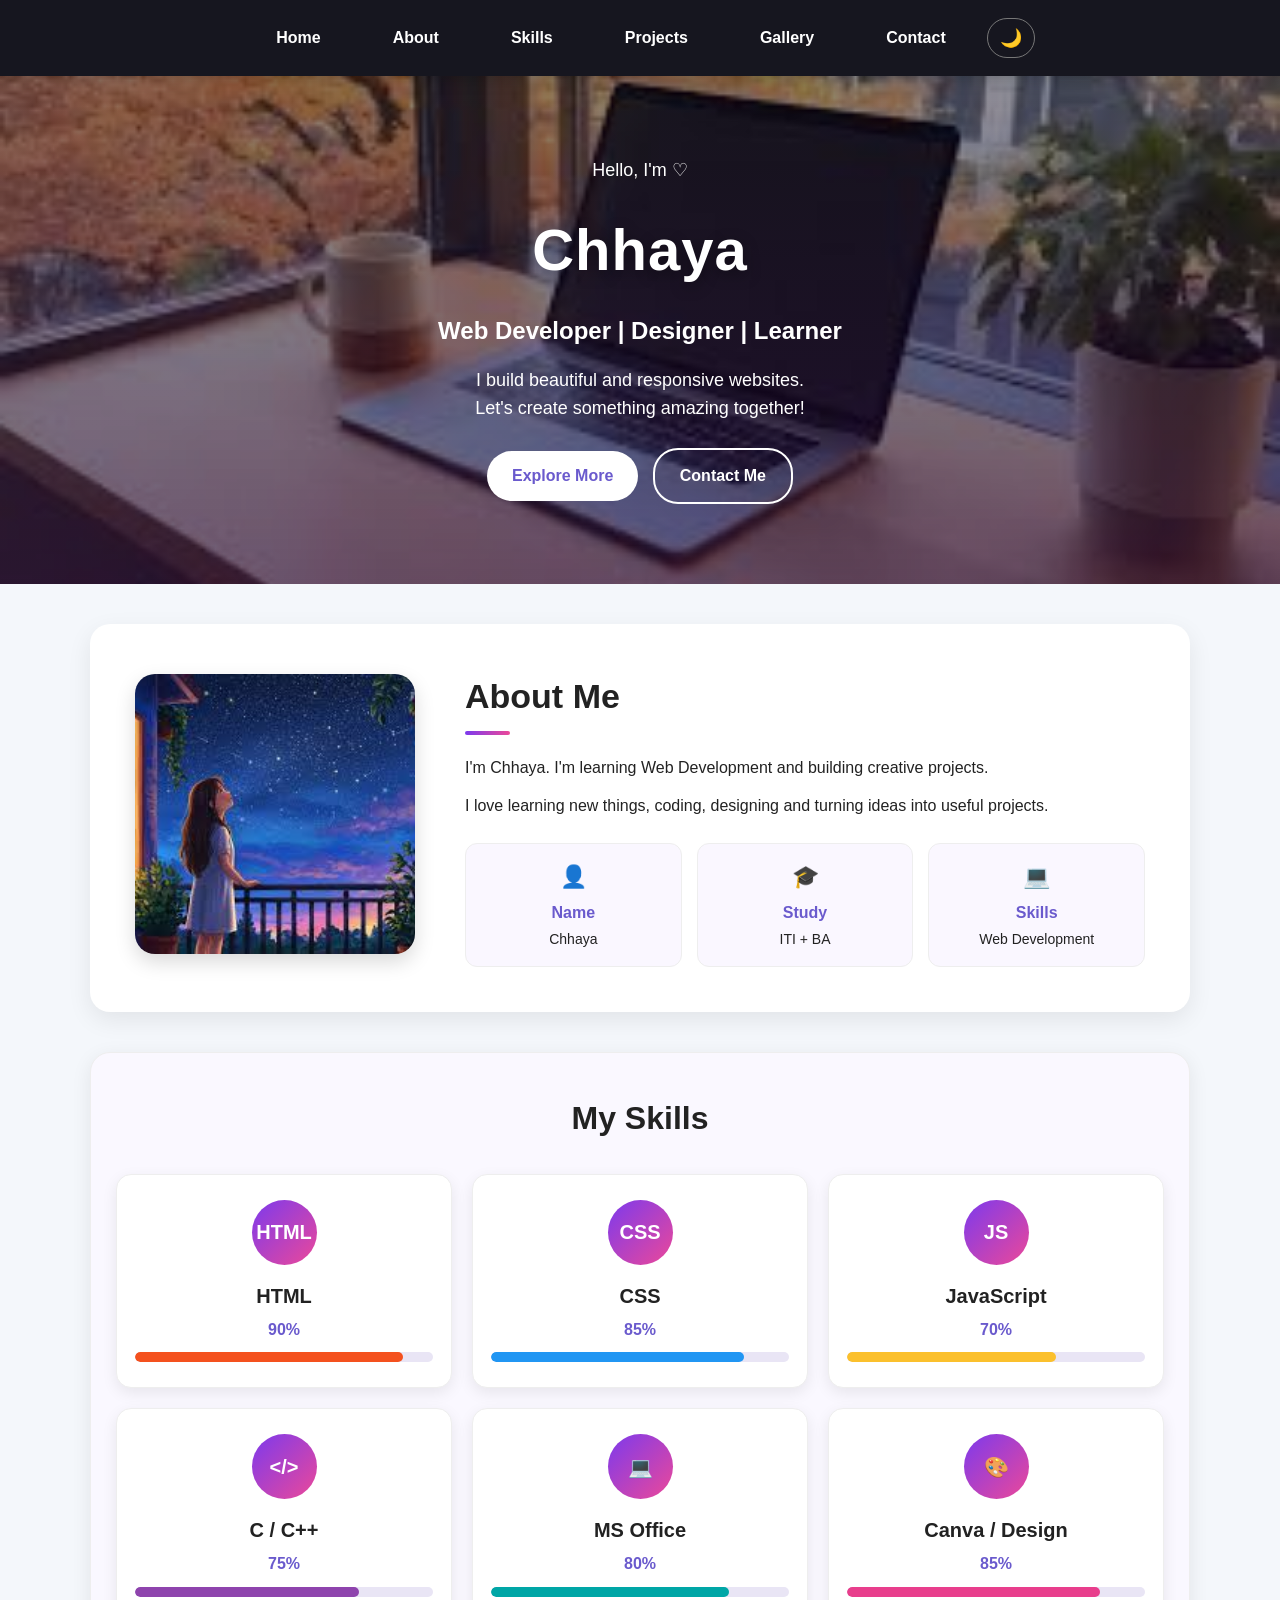
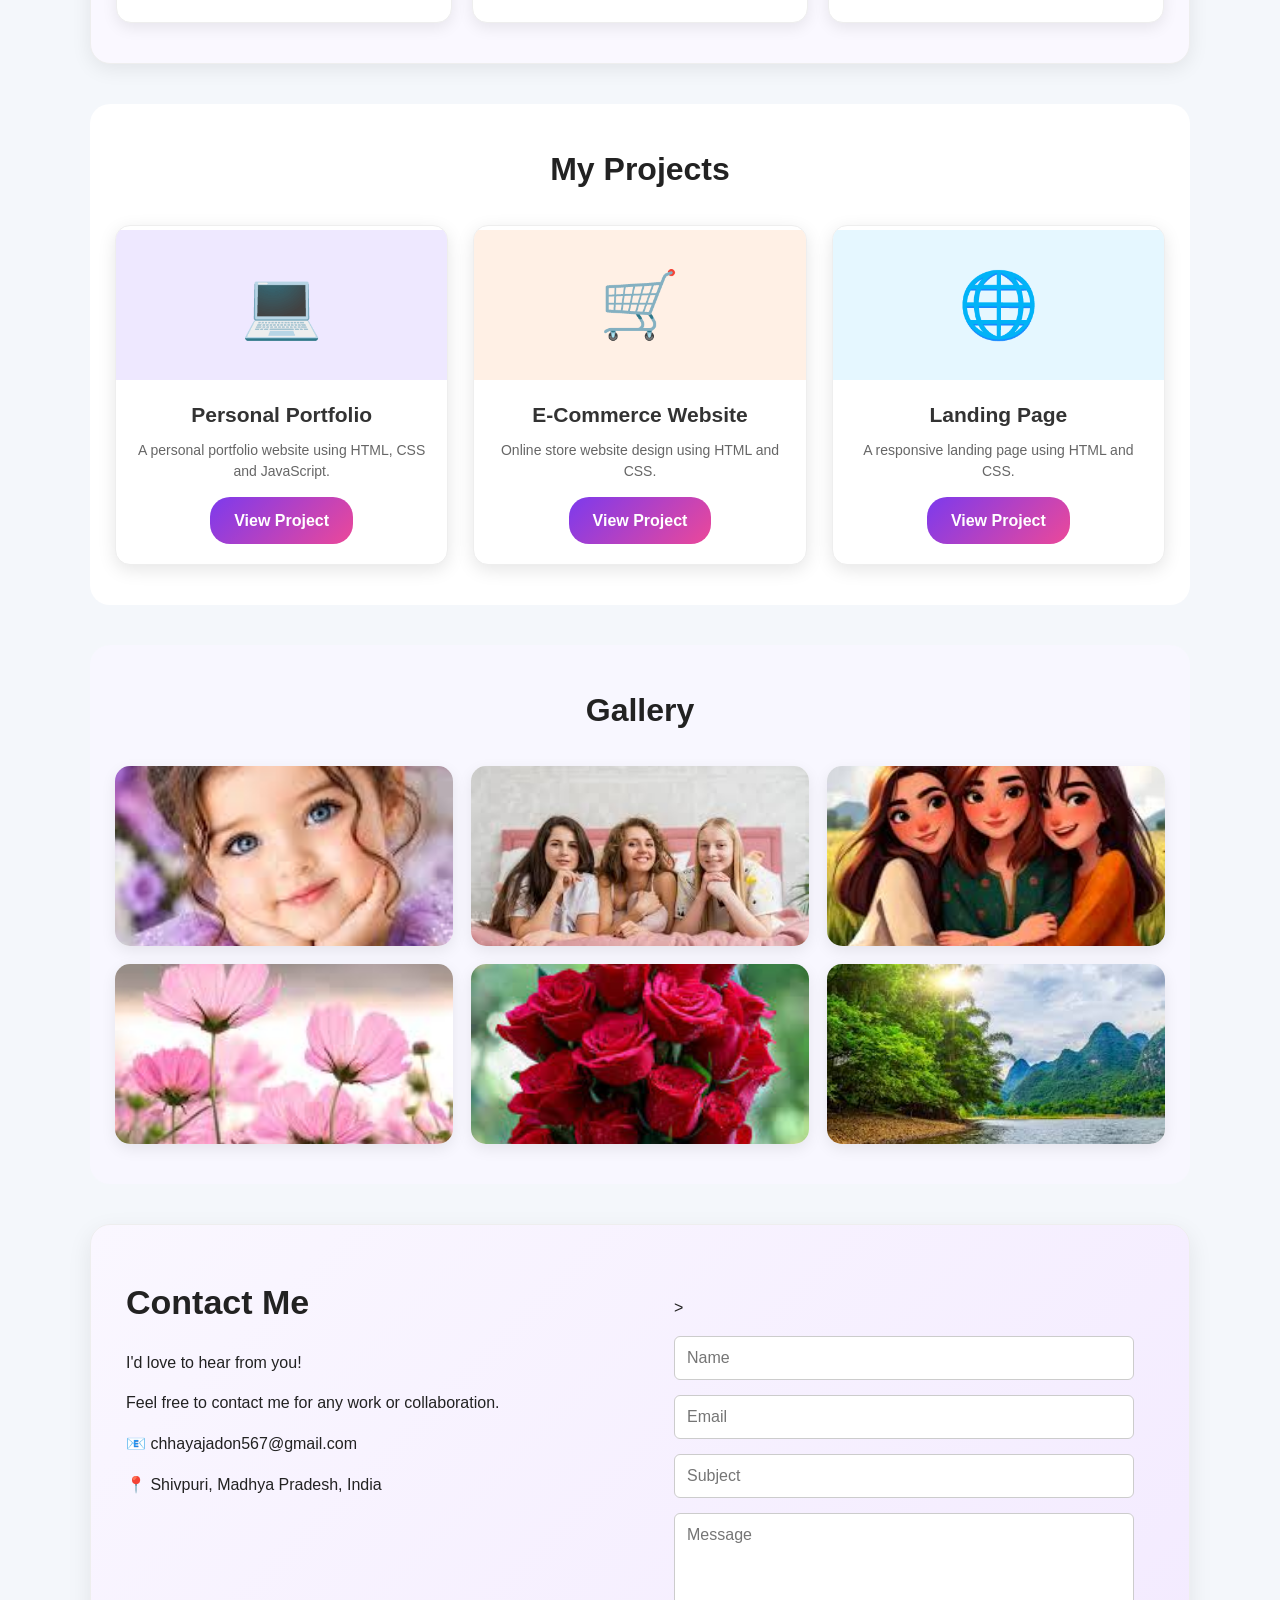
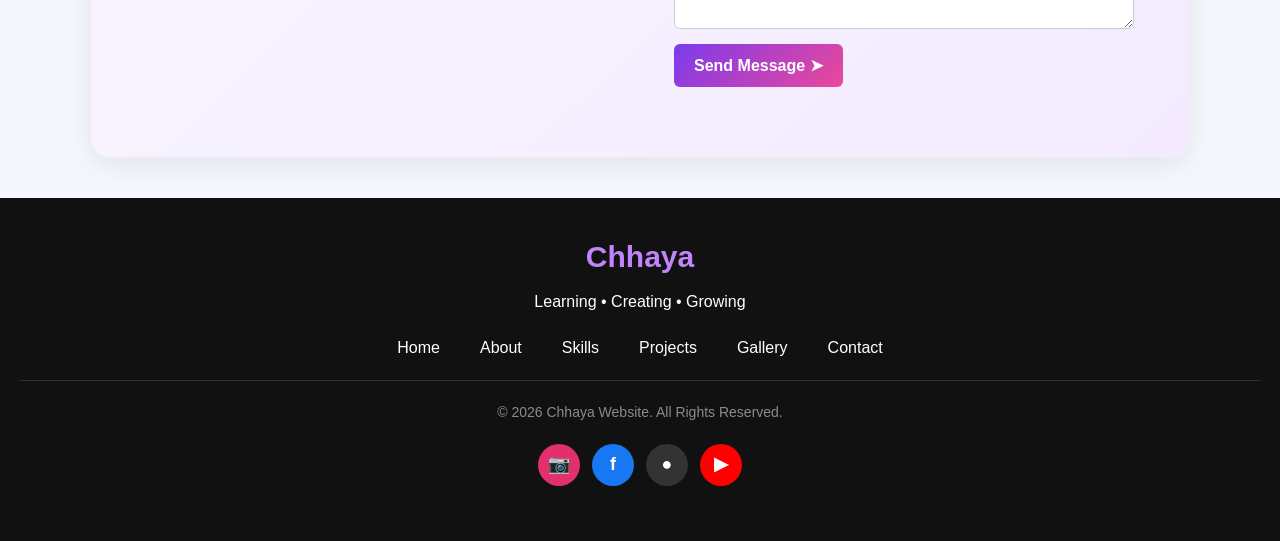
==== index.html @ 4b8ceab2 "Add files via upload" ====
<!DOCTYPE html>
<html lang="en">
<head>
    <meta charset="UTF-8">
    <meta name="viewport" content="width=device-width, initial-scale=1.0">
    <title>Chhaya Website</title>
    <link rel="stylesheet" href="style.css">
</head>

<body>

    <!-- Navigation -->
   <nav>
    <a href="#Home">Home</a>
    <a href="#About">About</a>
    <a href="#Skills">Skills</a>
    <a href="#Projects">Projects</a>
    <a href="#Gallery">Gallery</a>
    <a href="#Contact">Contact</a>

    <button id="theme-toggle" class="theme-btn">🌙</button>
</nav>

   <!-- Home -->
<section class="Home" id="Home">
    <div class="Home-content">

        <p class="intro">Hello, I'm ♡</p>

        <h1>Chhaya</h1>

        <h2>Web Developer | Designer | Learner</h2>

        <p>
            I build beautiful and responsive websites.
            <br>
            Let's create something amazing together!
        </p>

        <div class="home-buttons">
    <a href="#About" class="home-btn">Explore More</a>
    <a href="#Contact" class="contact-btn">Contact Me</a>
</div>

 </div>
</section>

   <!-- About -->
<section class="About" id="About">

    <div class="about-image">
        <img src="myphoto.jpg" alt="Chhaya">
    </div>

    <div class="about-content">
        <h2>About Me</h2>

        <p>
            I'm Chhaya. I'm learning Web Development and
            building creative projects.
        </p>

        <p>
            I love learning new things, coding, designing
            and turning ideas into useful projects.
        </p>

        <div class="about-info">

            <div class="info-card">
                <span>👤</span>
                <strong>Name</strong>
                <p>Chhaya</p>
            </div>

            <div class="info-card">
                <span>🎓</span>
                <strong>Study</strong>
                <p>ITI + BA</p>
            </div>

            <div class="info-card">
                <span>💻</span>
                <strong>Skills</strong>
                <p>Web Development</p>
            </div>

        </div>
    </div>

</section>

   <!-- Skills -->
<section class="Skills" id="Skills">

    <h2>My Skills</h2>

    <div class="skills-container">

        <div class="skill-card">
            <div class="skill-icon">HTML</div>
            <h3>HTML</h3>
            <p>90%</p>
            <div class="progress">
                <div class="progress-bar html"></div>
            </div>
        </div>

        <div class="skill-card">
            <div class="skill-icon">CSS</div>
            <h3>CSS</h3>
            <p>85%</p>
            <div class="progress">
                <div class="progress-bar css"></div>
            </div>
        </div>

        <div class="skill-card">
            <div class="skill-icon">JS</div>
            <h3>JavaScript</h3>
            <p>70%</p>
            <div class="progress">
                <div class="progress-bar js"></div>
            </div>
        </div>

        <div class="skill-card">
            <div class="skill-icon">&lt;/&gt;</div>
            <h3>C / C++</h3>
            <p>75%</p>
            <div class="progress">
                <div class="progress-bar cpp"></div>
            </div>
        </div>

        <div class="skill-card">
            <div class="skill-icon">💻</div>
            <h3>MS Office</h3>
            <p>80%</p>
            <div class="progress">
                <div class="progress-bar office"></div>
            </div>
        </div>

        <div class="skill-card">
            <div class="skill-icon">🎨</div>
            <h3>Canva / Design</h3>
            <p>85%</p>
            <div class="progress">
                <div class="progress-bar canva"></div>
            </div>
        </div>

    </div>

</section>
<!-- Projects -->
<section class="Projects" id="Projects">

    <h2>My Projects</h2>

    <div class="projects-container">

        <div class="project-card">
            <div class="project-image portfolio-image">
                💻
            </div>
            <h3>Personal Portfolio</h3>
            <p>
                A personal portfolio website using HTML, CSS and JavaScript.
            </p>
            <a href="#" class="project-btn">View Project</a>
        </div>

        <div class="project-card">
            <div class="project-image shop-image">
                🛒
            </div>
            <h3>E-Commerce Website</h3>
            <p>
                Online store website design using HTML and CSS.
            </p>
            <a href="#" class="project-btn">View Project</a>
        </div>

        <div class="project-card">
            <div class="project-image landing-image">
                🌐
            </div>
            <h3>Landing Page</h3>
            <p>
                A responsive landing page using HTML and CSS.
            </p>
            <a href="#" class="project-btn">View Project</a>
        </div>

    </div>

</section>
<!-- Gallery -->
<section class="Gallery" id="Gallery">

    <h2>Gallery</h2>

    <div class="gallery-container">

        <div class="gallery-card">
            <img src="gallery1.jpg" alt="Gallery Image 1">
        </div>

        <div class="gallery-card">
            <img src="gallery2.jpg" alt="Gallery Image 2">
        </div>

        <div class="gallery-card">
            <img src="gallery3.jpg" alt="Gallery Image 3">
        </div>

        <div class="gallery-card">
            <img src="gallery4.jpg" alt="Gallery Image 4">
        </div>

        <div class="gallery-card">
            <img src="gallery5.jpg" alt="Gallery Image 5">
        </div>

        <div class="gallery-card">
            <img src="gallery6.jpg" alt="Gallery Image 6">
        </div>

    </div>

</section>
<!-- Contact -->
<section class="Contact" id="Contact">

    <div class="contact-info">
        <h2>Contact Me</h2>

        <p>I'd love to hear from you!</p>
        <p>Feel free to contact me for any work or collaboration.</p>

        <p>📧 chhayajadon567@gmail.com</p>
        <p>📍 Shivpuri, Madhya Pradesh, India</p>
    </div>

 <form class="contact-form"
      action="https://formsubmit.co/chhayajadon567@gmail.com"
      method="POST">>
  <input type="text" placeholder="Name" required>
  <input type="email" placeholder="Email" required>
  <input type="text" placeholder="Subject" required>
  <textarea placeholder="Message" rows="5" required></textarea>
 <button type="submit">Send Message ➤</button>
</form>

</section>
<!-- Footer -->
<footer class="footer">

    <h2>Chhaya</h2>

    <p>Learning • Creating • Growing</p>

    <div class="footer-links">
        <a href="#Home">Home</a>
        <a href="#About">About</a>
        <a href="#Skills">Skills</a>
        <a href="#Projects">Projects</a>
        <a href="#Gallery">Gallery</a>
        <a href="#Contact">Contact</a>
    </div>

    <p class="copyright">
        © 2026 Chhaya Website. All Rights Reserved.
    </p>
<div class="social-links">
    <a href="#" class="instagram">📷</a>
    <a href="#" class="facebook">f</a>
    <a href="#" class="github">●</a>
    <a href="#" class="youtube">▶</a>
</div>
</footer>
<script>
const themeButton = document.getElementById("theme-toggle");

themeButton.addEventListener("click", function () {
    document.body.classList.toggle("dark-mode");

    if (document.body.classList.contains("dark-mode")) {
        themeButton.textContent = "☀️";
    } else {
        themeButton.textContent = "🌙";
    }
});
</script>
<!-- Image Viewer -->
<div id="image-viewer" class="image-viewer">
    <span id="close-viewer">&times;</span>
    <img id="big-image" src="" alt="Large Image">
</div>

<script>
const galleryImages = document.querySelectorAll(".gallery-card img");
const viewer = document.getElementById("image-viewer");
const bigImage = document.getElementById("big-image");
const closeViewer = document.getElementById("close-viewer");

galleryImages.forEach(function(image) {
    image.addEventListener("click", function() {
        viewer.style.display = "flex";
        bigImage.src = image.src;
    });
});

closeViewer.addEventListener("click", function() {
    viewer.style.display = "none";
});
</script>
</body>
</html>
---- style.css ----
html {
  scroll-behavior: smooth;
}
/* Basic Reset */
* {
  margin: 0;
  padding: 0;
  box-sizing: border-box;
}

/* Body */
body {
  font-family: Arial, sans-serif;
  background: #f4f7fb;
  color: #222;
  line-height: 1.6;
}

/* Home */
.Home {
  background: linear-gradient(135deg, #6a5acd, #8a2be2);
  color: white;
  text-align: center;
  padding: 80px 20px;
  border-radius: 0;
  max-width: none;
  margin: 0;
  box-shadow: none;
}

.Home h1 {
  font-size: 42px;
  margin-bottom: 15px;
}

.Home p {
  font-size: 18px;
  margin-bottom: 20px;
}

/* Explore Button */
.home-btn {
  display: inline-block;
  background: white;
  color: #6a5acd;
  text-decoration: none;
  padding: 12px 25px;
  border-radius: 25px;
  font-weight: bold;
}

.home-btn:hover {
  background: #eee;
}

/* About & Skills */
.About,
.Skills {
  max-width: 900px;
  margin: 30px auto;
  padding: 30px;
  background: white;
  border-radius: 15px;
  box-shadow: 0 5px 20px rgba(0, 0, 0, 0.08);
}

.About h2,
.Skills h2 {
  color: #6a5acd;
  margin-bottom: 15px;
  font-size: 28px;
}

/* Skill Cards */
.Skills-card {
  background: white;
  padding: 20px;
  margin: 18px 0;
  border-radius: 12px;
  border: 1px solid #e5e5e5;
  box-shadow: 0 4px 12px rgba(0, 0, 0, 0.08);
  transition: 0.3s;
}

.Skills-card:hover {
  transform: translateY(-5px);
  box-shadow: 0 8px 20px rgba(0, 0, 0, 0.15);
}

.Skills-card h3 {
  color: #6a5acd;
  margin-bottom: 8px;
}

/* Navigation Bar */
nav {
  background: #222;
  padding: 18px;
  text-align: center;
  position: sticky;
  top: 0;
  z-index: 100;
}

nav a {
  color: white;
  text-decoration: none;
  font-weight: bold;
  margin: 0 15px;
  padding: 10px 18px;
  border-radius: 20px;
  transition: 0.3s;
}

nav a:hover {
  background: #6a5acd;
  color: white;
}

/* Welcome Card */
.card {
  max-width: 600px;
  margin: 30px auto;
  padding: 30px;
  background: white;
  text-align: center;
  border-radius: 15px;
  box-shadow: 0 5px 20px rgba(0, 0, 0, 0.1);
}

.card h2 {
  color: #6a5acd;
}

.subtitle {
  color: #777;
  margin-bottom: 15px;
}

.card button {
  background: #6a5acd;
  color: white;
  border: none;
  padding: 12px 25px;
  border-radius: 25px;
  cursor: pointer;
  font-size: 16px;
  margin: 15px;
}

.card button:hover {
  background: #4b3db5;
}

.card img {
  display: block;
  margin: 15px auto;
  border-radius: 15px;
}

/* Mobile */
@media (max-width: 600px) {
  .Home h1 {
    font-size: 32px;
  }

  .About,
  .Skills {
    margin: 20px 12px;
    padding: 22px;
  }

  .card {
    margin: 20px 12px;
  }
}
.Home {
  animation: fadeIn 1s ease-in;
}

.home-btn {
  transition: 0.3s;
}

.home-btn:hover {
  transform: scale(1.08);
  box-shadow: 0 5px 15px rgba(0, 0, 0, 0.2);
}

@keyframes fadeIn {
  from {
    opacity: 0;
    transform: translateY(-20px);
  }

  to {
    opacity: 1;
    transform: translateY(0);
  }
}
/* Contact Form */
.contact-card {
  text-align: center;
  max-width: 700px;
}

.contact-card h1 {
  color: #6a5acd;
  margin-bottom: 15px;
}

.contact-card form {
  margin-top: 25px;
}

.contact-card input,
.contact-card textarea {
  width: 100%;
  padding: 14px;
  margin: 8px 0;
  border: 1px solid #ddd;
  border-radius: 10px;
  font-size: 16px;
  font-family: Arial, sans-serif;
}

.contact-card textarea {
  height: 140px;
  resize: vertical;
}

.contact-card input:focus,
.contact-card textarea:focus {
  outline: none;
  border-color: #6a5acd;
  box-shadow: 0 0 5px rgba(106, 90, 205, 0.3);
}

.contact-card button {
  margin-top: 10px;
  padding: 13px 30px;
}
/* Contact Me Button */
.contact-btn {
    display: inline-block;
    padding: 13px 25px;
    margin-left: 10px;
    border: 2px solid white;
    border-radius: 25px;
    color: white;
    background: transparent;
    text-decoration: none;
    font-weight: bold;
}

.contact-btn:hover {
    background: white;
    color: #6f5acd;
}
/* About Section */
.About {
    max-width: 1000px;
    margin: 40px auto;
    padding: 40px;
    background: white;
    border-radius: 20px;
    display: flex;
    gap: 45px;
    align-items: center;
}

.about-image img {
    width: 280px;
    height: 280px;
    object-fit: cover;
    border-radius: 20px;
}

.about-content {
    flex: 1;
}

.about-content h2 {
    color: #6a5acd;
    font-size: 32px;
    margin-bottom: 20px;
}

.about-content p {
    margin-bottom: 12px;
}

.about-info {
    display: flex;
    gap: 12px;
    margin-top: 25px;
    flex-wrap: wrap;
}

.info-card {
    padding: 15px;
    min-width: 130px;
    background: #f7f3ff;
    border-radius: 12px;
    border: 1px solid #eee;
}

.info-card span {
    font-size: 22px;
    display: block;
    margin-bottom: 5px;
}

.info-card strong {
    color: #6a5acd;
}

.info-card p {
    margin: 3px 0 0;
    font-size: 14px;
}

@media (max-width: 700px) {
    .About {
        margin: 25px 12px;
        padding: 25px;
        flex-direction: column;
        text-align: center;
    }

    .about-image img {
        width: 220px;
        height: 220px;
    }

    .about-info {
        justify-content: center;
    }
}
/* Skills Section */

.Skills {
    max-width: 1100px;
    margin: 40px auto;
    padding: 40px 25px;
    background: #f8f7ff;
    border-radius: 20px;
}

.Skills h2 {
    text-align: center;
    color: #222;
    font-size: 32px;
    margin-bottom: 30px;
}

.skills-container {
    display: grid;
    grid-template-columns: repeat(3, 1fr);
    gap: 20px;
}

.skill-card {
    background: white;
    padding: 25px 18px;
    text-align: center;
    border-radius: 15px;
    box-shadow: 0 5px 15px rgba(0,0,0,0.08);
}

.skill-icon {
    font-size: 28px;
    font-weight: bold;
    margin-bottom: 10px;
    color: #6a5acd;
}

.skill-card h3 {
    margin-bottom: 5px;
}

.skill-card p {
    margin-bottom: 10px;
    font-weight: bold;
}

.progress {
    height: 8px;
    background: #e5e5e5;
    border-radius: 10px;
    overflow: hidden;
}

.progress-bar {
    height: 100%;
    border-radius: 10px;
}

.html {
    width: 90%;
    background: #f4511e;
}

.css {
    width: 85%;
    background: #2196f3;
}

.js {
    width: 70%;
    background: #fbc02d;
}

.cpp {
    width: 75%;
    background: #8e44ad;
}

.office {
    width: 80%;
    background: #00a6a6;
}

.canva {
    width: 85%;
    background: #e83e8c;
}

@media (max-width: 800px) {
    .skills-container {
        grid-template-columns: repeat(2, 1fr);
    }
}

@media (max-width: 500px) {
    .skills-container {
        grid-template-columns: 1fr;
    }
}
/* Projects Section */

.Projects {
    max-width: 1100px;
    margin: 40px auto;
    padding: 40px 25px;
    background: white;
    border-radius: 20px;
}

.Projects h2 {
    text-align: center;
    font-size: 32px;
    color: #222;
    margin-bottom: 30px;
}

.projects-container {
    display: grid;
    grid-template-columns: repeat(3, 1fr);
    gap: 25px;
}

.project-card {
    background: white;
    border-radius: 15px;
    overflow: hidden;
    text-align: center;
    padding-bottom: 20px;
    box-shadow: 0 5px 18px rgba(0,0,0,0.10);
}

.project-image {
    height: 150px;
    display: flex;
    align-items: center;
    justify-content: center;
    font-size: 55px;
}

.portfolio-image {
    background: #eee8ff;
}

.shop-image {
    background: #fff0e5;
}

.landing-image {
    background: #e5f7ff;
}

.project-card h3 {
    margin: 18px 10px 8px;
    color: #333;
}

.project-card p {
    padding: 0 18px;
    font-size: 14px;
    line-height: 1.5;
}

.project-btn {
    display: inline-block;
    margin-top: 15px;
    padding: 10px 22px;
    background: linear-gradient(135deg, #7c3aed, #ec4899);
    color: white;
    text-decoration: none;
    border-radius: 20px;
    font-weight: bold;
}

.project-btn:hover {
    transform: translateY(-2px);
}

@media (max-width: 800px) {
    .projects-container {
        grid-template-columns: 1fr;
    }
}
/* Gallery Section */

.Gallery {
    max-width: 1100px;
    margin: 40px auto;
    padding: 40px 25px;
    background: #f8f7ff;
    border-radius: 20px;
}

.Gallery h2 {
    text-align: center;
    font-size: 32px;
    color: #222;
    margin-bottom: 30px;
}

.gallery-container {
    display: grid;
    grid-template-columns: repeat(3, 1fr);
    gap: 18px;
}

.gallery-card {
    height: 180px;
    background: white;
    border-radius: 15px;
    overflow: hidden;
    box-shadow: 0 5px 15px rgba(0,0,0,0.08);
}

.gallery-card img {
    width: 100%;
    height: 100%;
    object-fit: cover;
    display: block;
    transition: 0.3s;
}

.gallery-card img:hover {
    transform: scale(1.05);
}

@media (max-width: 700px) {
    .gallery-container {
        grid-template-columns: repeat(2, 1fr);
    }
}

@media (max-width: 450px) {
    .gallery-container {
        grid-template-columns: 1fr;
    }
}
/* Contact Section */

.Contact {
    max-width: 1100px;
    margin: 40px auto 0;
    padding: 50px 35px;
    background: #f5f1ff;
    border-radius: 20px;
    display: flex;
    gap: 50px;
}

.contact-info {
    flex: 1;
}

.contact-info h2 {
    font-size: 32px;
    color: #222;
    margin-bottom: 20px;
}

.contact-info p {
    margin-bottom: 15px;
}

.contact-form {
    flex: 1;
    display: flex;
    flex-direction: column;
    gap: 15px;
}

.contact-form input,
.contact-form textarea {
    width: 100%;
    padding: 14px;
    border: 1px solid #ddd;
    border-radius: 10px;
    font-size: 15px;
    font-family: Arial, sans-serif;
}

.contact-form textarea {
    resize: vertical;
}

.contact-form button {
    width: fit-content;
    padding: 12px 25px;
    border: none;
    border-radius: 25px;
    background: linear-gradient(135deg, #7c3aed, #ec4899);
    color: white;
    font-size: 16px;
    font-weight: bold;
    cursor: pointer;
}

.contact-form button:hover {
    transform: translateY(-2px);
}

@media (max-width: 700px) {
    .Contact {
        margin: 25px 12px;
        padding: 30px 20px;
        flex-direction: column;
    }
}
/* Professional Navbar */
nav {
    background: rgba(10, 10, 20, 0.95);
    padding: 15px 30px;
    display: flex;
    justify-content: center;
    align-items: center;
    gap: 10px;
    position: sticky;
    top: 0;
    z-index: 1000;
    box-shadow: 0 3px 15px rgba(0,0,0,0.2);
}

nav a {
    color: white;
    text-decoration: none;
    font-weight: bold;
    padding: 10px 16px;
    border-radius: 20px;
    transition: 0.3s;
}

nav a:hover {
    background: linear-gradient(135deg, #7c3aed, #ec4899);
    transform: translateY(-2px);
}
/* Professional Home Background */
.Home {
    background:
        linear-gradient(rgba(10, 5, 25, 0.45), rgba(30, 5, 50, 0.65)),
        url("home-bg.jpg") center/cover no-repeat;

    min-height: 500px;
    display: flex;
    align-items: center;
    justify-content: center;
    color: white;
}
/* Professional Home Text */
.Home h1 {
    font-size: 58px;
    font-weight: 800;
    letter-spacing: 1px;
    text-shadow: 0 4px 15px rgba(0,0,0,0.4);
}

.Home h2 {
    font-size: 24px;
    margin-bottom: 15px;
}

.home-buttons {
    margin-top: 25px;
}

.home-btn,
.contact-btn {
    transition: 0.3s ease;
}

.home-btn:hover,
.contact-btn:hover {
    transform: translateY(-3px) scale(1.05);
}
/* Professional About Section */

.About {
    max-width: 1100px;
    margin: 40px auto;
    padding: 45px;
    display: flex;
    align-items: center;
    gap: 50px;
    background: white;
    border-radius: 20px;
    box-shadow: 0 8px 25px rgba(0,0,0,0.08);
}

.about-image img {
    width: 280px;
    height: 280px;
    object-fit: cover;
    border-radius: 20px;
    box-shadow: 0 8px 20px rgba(0,0,0,0.15);
}

.about-content {
    flex: 1;
}

.about-content h2 {
    font-size: 34px;
    color: #222;
    margin-bottom: 20px;
}

.about-content h2::after {
    content: "";
    display: block;
    width: 45px;
    height: 4px;
    margin-top: 8px;
    border-radius: 5px;
    background: linear-gradient(90deg, #7c3aed, #ec4899);
}

.about-info {
    display: flex;
    gap: 15px;
    margin-top: 25px;
    flex-wrap: wrap;
}

.info-card {
    flex: 1;
    min-width: 130px;
    padding: 15px;
    text-align: center;
    background: #faf7ff;
    border-radius: 12px;
    border: 1px solid #eee;
    transition: 0.3s;
}

.info-card:hover {
    transform: translateY(-5px);
    box-shadow: 0 8px 18px rgba(0,0,0,0.1);
}
/* Professional Skills */

.Skills {
    background: #faf8ff;
    border: 1px solid #eee;
}

.skill-card {
    position: relative;
    transition: 0.3s ease;
    border: 1px solid #eee;
}

.skill-card:hover {
    transform: translateY(-8px);
    box-shadow: 0 12px 25px rgba(0,0,0,0.12);
}

.skill-icon {
    width: 65px;
    height: 65px;
    margin: 0 auto 15px;
    display: flex;
    align-items: center;
    justify-content: center;
    border-radius: 50%;
    background: linear-gradient(135deg, #7c3aed, #ec4899);
    color: white;
    font-size: 20px;
}

.skill-card h3 {
    font-size: 20px;
    margin-bottom: 5px;
}

.skill-card p {
    color: #6a5acd;
}

.progress {
    height: 10px;
    margin-top: 8px;
    background: #e9e5f5;
}

.progress-bar {
    transition: width 1s ease;
}
/* Professional Projects */

.project-card {
    transition: 0.3s ease;
    border: 1px solid #eee;
}

.project-card:hover {
    transform: translateY(-8px);
    box-shadow: 0 15px 30px rgba(0,0,0,0.15);
}

.project-image {
    transition: 0.3s ease;
}

.project-card:hover .project-image {
    transform: scale(1.03);
}

.project-btn {
    transition: 0.3s ease;
}

.project-btn:hover {
    transform: translateY(-3px);
    box-shadow: 0 6px 15px rgba(124,58,237,0.3);
}
/* Professional Gallery */

.gallery-card {
    cursor: pointer;
    transition: 0.3s ease;
}

.gallery-card:hover {
    transform: translateY(-6px);
    box-shadow: 0 12px 25px rgba(0,0,0,0.15);
}

.gallery-card img {
    transition: transform 0.4s ease;
}

.gallery-card:hover img {
    transform: scale(1.08);
}
/* Professional Contact */

.Contact {
    background: linear-gradient(135deg, #faf7ff, #f3eaff);
    border: 1px solid #eee;
    box-shadow: 0 8px 25px rgba(0,0,0,0.08);
}

.contact-info h2 {
    font-size: 34px;
}

.contact-form input,
.contact-form textarea {
    background: white;
    transition: 0.3s ease;
}

.contact-form input:focus,
.contact-form textarea:focus {
    outline: none;
    border-color: #7c3aed;
    box-shadow: 0 0 8px rgba(124,58,237,0.2);
}

.contact-form button {
    transition: 0.3s ease;
}

.contact-form button:hover {
    transform: translateY(-3px);
    box-shadow: 0 7px 18px rgba(124,58,237,0.3);
}
/* Footer */

.footer {
    margin-top: 50px;
    padding: 40px 20px 25px;
    background: #171321;
    color: white;
    text-align: center;
}

.footer h2 {
    color: #c084fc;
    font-size: 30px;
    margin-bottom: 8px;
}

.footer p {
    margin-bottom: 20px;
}

.footer-links {
    display: flex;
    justify-content: center;
    gap: 20px;
    flex-wrap: wrap;
    margin-bottom: 25px;
}

.footer-links a {
    color: white;
    text-decoration: none;
    transition: 0.3s;
}

.footer-links a:hover {
    color: #c084fc;
}

.footer .copyright {
    margin: 0;
    padding-top: 20px;
    border-top: 1px solid #3a3345;
    font-size: 14px;
    color: #aaa;
}

@media (max-width: 500px) {
    .footer-links {
        gap: 12px;
    }
}
.theme-btn {
    background: transparent;
    border: 1px solid #777;
    color: white;
    padding: 8px 12px;
    border-radius: 20px;
    cursor: pointer;
    font-size: 18px;
}
body.dark-mode {
    background: #111;
    color: white;
}

body.dark-mode .About,
body.dark-mode .Skills,
body.dark-mode .Projects,
body.dark-mode .Gallery {
    background: #1c1c1c;
    color: white;
}

body.dark-mode .skill-card,
body.dark-mode .project-card,
body.dark-mode .info-card {
    background: #252525;
    color: white;
}

body.dark-mode h2,
body.dark-mode h3 {
    color: #c084fc;
}

body.dark-mode .Contact {
    background: #201b2b;
}
/* Footer */
.footer {
    background: #111;
    color: white;
    text-align: center;
    padding: 35px 20px;
    margin-top: 40px;
}

.footer h2 {
    color: #c084fc;
    margin-bottom: 8px;
}

.footer p {
    margin: 8px 0;
}

.footer-links {
    margin: 20px 0;
}

.footer-links a {
    color: white;
    text-decoration: none;
    margin: 0 10px;
}

.footer-links a:hover {
    color: #ec4899;
}

/* Social Buttons */
.social-links {
    display: flex;
    justify-content: center;
    gap: 12px;
    margin: 20px 0;
}

.social-links a {
    width: 42px;
    height: 42px;
    display: flex;
    align-items: center;
    justify-content: center;
    border-radius: 50%;
    color: white;
    text-decoration: none;
    font-weight: bold;
    font-size: 18px;
    transition: 0.3s;
}

.social-links a:hover {
    transform: translateY(-5px) scale(1.08);
}

.instagram {
    background: #e1306c;
}

.facebook {
    background: #1877f2;
}

.github {
    background: #333;
}

.youtube {
    background: #ff0000;
}

.copyright {
    font-size: 14px;
    opacity: 0.8;
}
/* Extra Professional Project Cards */

.project-card {
    position: relative;
    transition: 0.4s ease;
}

.project-card::before {
    content: "";
    display: block;
    height: 4px;
    width: 0;
    background: linear-gradient(90deg, #7c3aed, #ec4899);
    transition: 0.4s ease;
}

.project-card:hover::before {
    width: 100%;
}

.project-card h3 {
    font-size: 21px;
}

.project-card p {
    color: #666;
}

.project-image {
    font-size: 65px;
}

.project-btn {
    padding: 11px 24px;
}
/* Gallery Image Viewer */

.image-viewer {
    display: none;
    position: fixed;
    z-index: 2000;
    inset: 0;
    background: rgba(0, 0, 0, 0.9);
    align-items: center;
    justify-content: center;
    padding: 20px;
}

.image-viewer img {
    max-width: 90%;
    max-height: 85vh;
    object-fit: contain;
    border-radius: 12px;
}

#close-viewer {
    position: absolute;
    top: 20px;
    right: 30px;
    color: white;
    font-size: 40px;
    cursor: pointer;
}
.contact-form {
  display: flex;
  flex-direction: column;
  gap: 15px; /* Fields ke beech space */
  max-width: 500px; /* Form ki width set karne ke liye */
  margin: 0 auto; /* Form ko center karne ke liye */
  padding: 20px;
}

.contact-form input,
.contact-form textarea {
  width: 100%;
  padding: 12px;
  border: 1px solid #ccc;
  border-radius: 6px;
  font-size: 16px;
  box-sizing: border-box; /* Padding se layout kharab hone se bachata hai */
}

.contact-form button {
  padding: 12px 20px;
  background-color: #007bff;
  color: white;
  border: none;
  border-radius: 6px;
  cursor: pointer;
  font-size: 16px;
}

.contact-form button:hover {
  background-color: #0056b3;
}
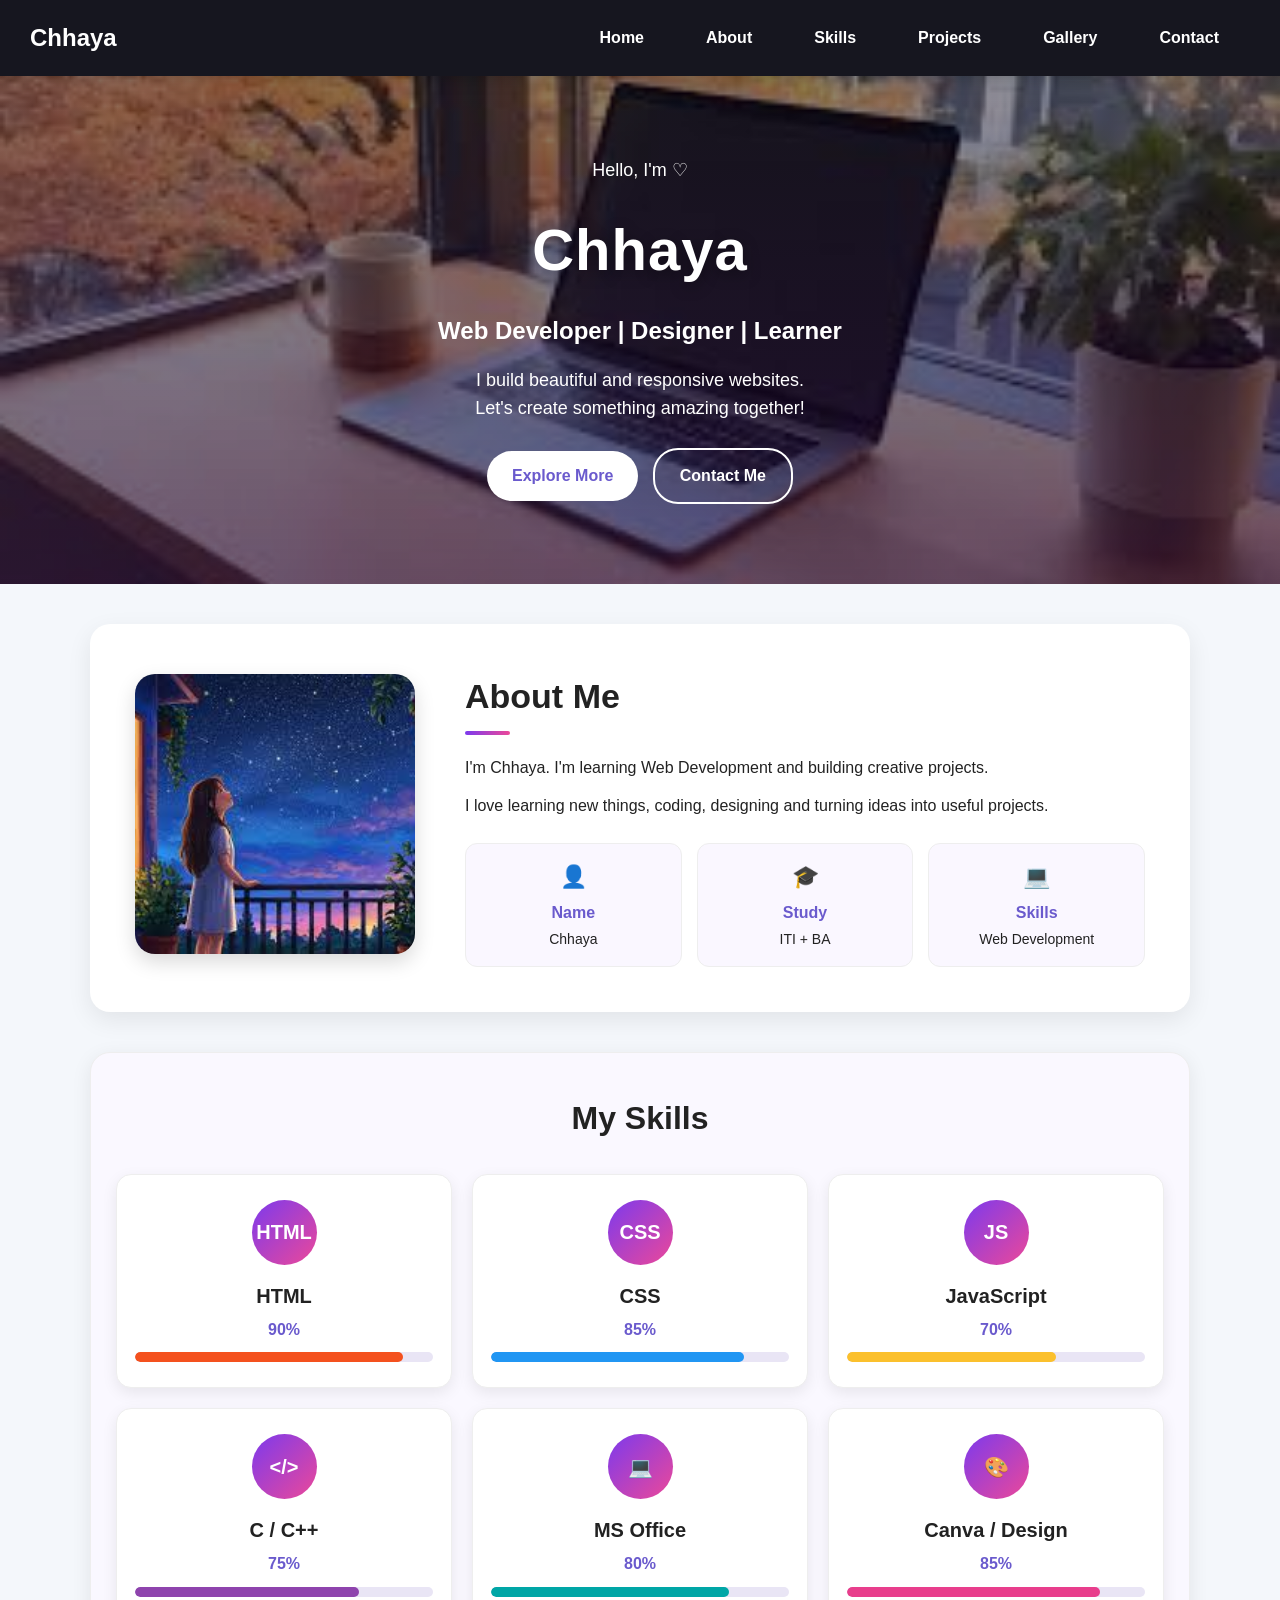
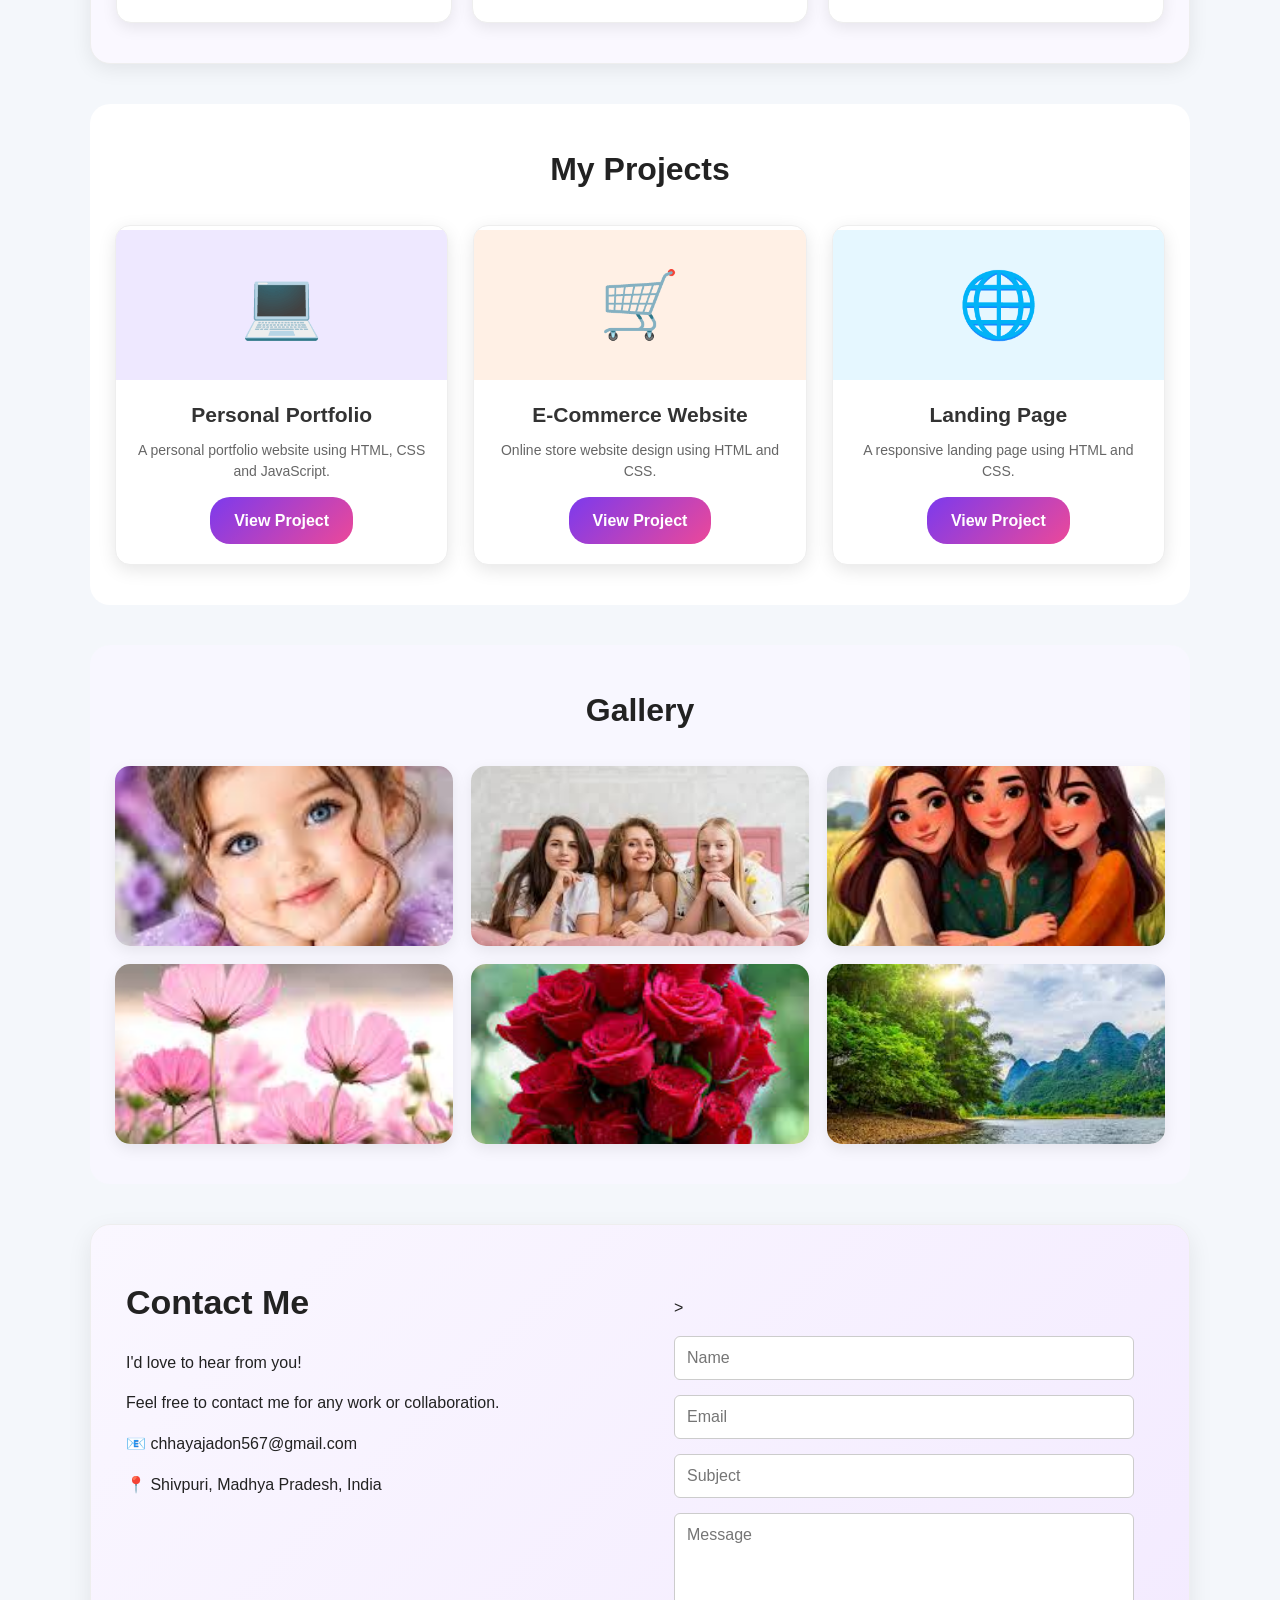
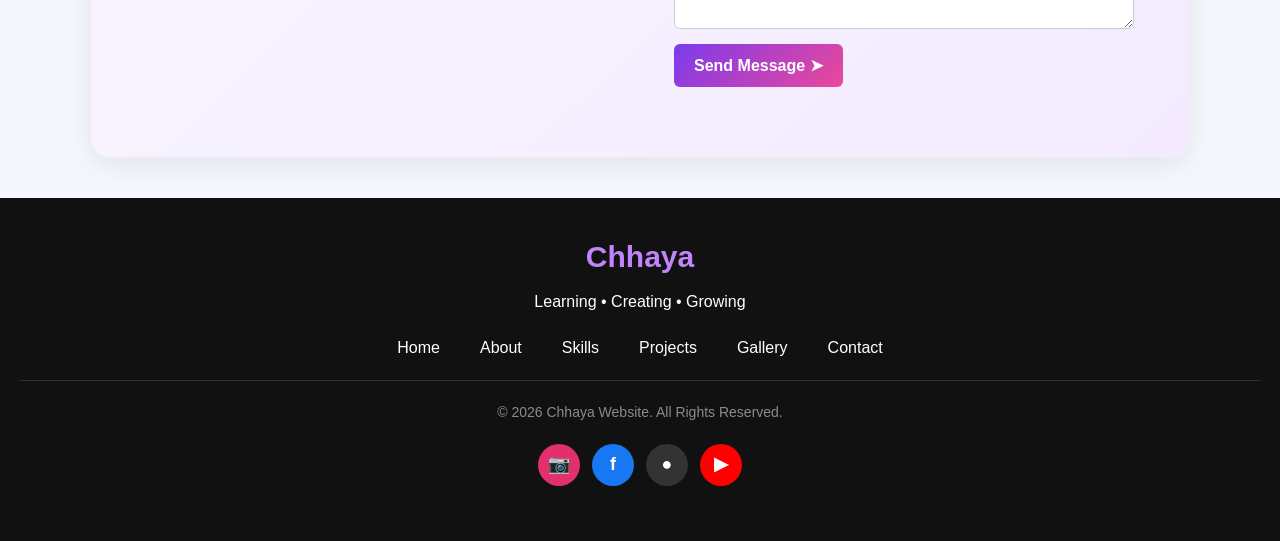
==== commit 3ca3fd28: "Add files via upload" ====
--- a/index.html
+++ b/index.html
@@ -10,15 +10,19 @@
 <body>
 
     <!-- Navigation -->
-   <nav>
-    <a href="#Home">Home</a>
-    <a href="#About">About</a>
-    <a href="#Skills">Skills</a>
-    <a href="#Projects">Projects</a>
-    <a href="#Gallery">Gallery</a>
-    <a href="#Contact">Contact</a>
-
-    <button id="theme-toggle" class="theme-btn">🌙</button>
+  <nav class="navbar">
+    <div class="logo">Chhaya</div>
+
+    <button class="menu-btn" onclick="toggleMenu()">☰</button>
+
+    <div class="nav-links" id="navLinks">
+        <a href="#Home">Home</a>
+        <a href="#About">About</a>
+        <a href="#Skills">Skills</a>
+        <a href="#Projects">Projects</a>
+        <a href="#Gallery">Gallery</a>
+        <a href="#Contact">Contact</a>
+    </div>
 </nav>
 
    <!-- Home -->
@@ -169,7 +173,9 @@
             <p>
                 A personal portfolio website using HTML, CSS and JavaScript.
             </p>
-            <a href="#" class="project-btn">View Project</a>
+           <a href="https://chhjad986-droid.github.io/chhaya-website/" class="project-btn" target="_blank">
+    View Project
+</a>
         </div>
 
         <div class="project-card">
@@ -180,7 +186,9 @@
             <p>
                 Online store website design using HTML and CSS.
             </p>
-            <a href="#" class="project-btn">View Project</a>
+          <a href="shop.html" class="project-btn" target="_blank">
+    View Project
+</a>
         </div>
 
         <div class="project-card">
@@ -191,7 +199,9 @@
             <p>
                 A responsive landing page using HTML and CSS.
             </p>
-            <a href="#" class="project-btn">View Project</a>
+           <a href="landing.html" class="project-btn" target="_blank">
+    View Project
+</a>
         </div>
 
     </div>
@@ -317,5 +327,10 @@
     viewer.style.display = "none";
 });
 </script>
+<script>
+function toggleMenu() {
+    document.getElementById("navLinks").classList.toggle("show");
+}
+</script>
 </body>
 </html>
--- a/style.css
+++ b/style.css
@@ -1162,4 +1162,145 @@
 
 .contact-form button:hover {
   background-color: #0056b3;
+}
+/* Landing Page */
+
+.landing {
+    min-height: 70vh;
+    display: flex;
+    align-items: center;
+    justify-content: center;
+    text-align: center;
+    padding: 60px 20px;
+    background: linear-gradient(135deg, #6a5acd, #ec4899);
+    color: white;
+}
+
+.landing-content {
+    max-width: 700px;
+}
+
+.landing-intro {
+    font-weight: bold;
+    letter-spacing: 3px;
+}
+
+.landing h1 {
+    font-size: 48px;
+    margin: 15px 0;
+}
+
+.landing-content p {
+    font-size: 18px;
+    line-height: 1.7;
+}
+
+.landing-btn {
+    display: inline-block;
+    margin-top: 25px;
+    padding: 13px 28px;
+    background: white;
+    color: #6a5acd;
+    text-decoration: none;
+    border-radius: 25px;
+    font-weight: bold;
+    transition: 0.3s;
+}
+
+.landing-btn:hover {
+    transform: translateY(-4px);
+    box-shadow: 0 8px 20px rgba(0,0,0,0.2);
+}
+
+.landing-info {
+    padding: 50px 20px;
+    text-align: center;
+}
+
+.landing-info h2 {
+    color: #6a5acd;
+    margin-bottom: 30px;
+}
+
+.landing-cards {
+    max-width: 1000px;
+    margin: auto;
+    display: grid;
+    grid-template-columns: repeat(3, 1fr);
+    gap: 20px;
+}
+
+.landing-cards div {
+    padding: 25px;
+    background: white;
+    border-radius: 15px;
+    box-shadow: 0 5px 18px rgba(0,0,0,0.1);
+    transition: 0.3s;
+}
+
+.landing-cards div:hover {
+    transform: translateY(-7px);
+}
+
+@media (max-width: 700px) {
+    .landing h1 {
+        font-size: 36px;
+    }
+
+    .landing-cards {
+        grid-template-columns: 1fr;
+    }
+}
+.menu-btn {
+    display: none;
+    background: transparent;
+    color: white;
+    border: none;
+    font-size: 28px;
+    cursor: pointer;
+}
+
+.navbar {
+    display: flex;
+    align-items: center;
+    justify-content: space-between;
+}
+
+.logo {
+    color: white;
+    font-size: 24px;
+    font-weight: bold;
+}
+
+.nav-links {
+    display: flex;
+    align-items: center;
+}
+
+@media (max-width: 600px) {
+
+    .menu-btn {
+        display: block;
+    }
+
+    .nav-links {
+        display: none;
+        position: absolute;
+        top: 70px;
+        left: 0;
+        width: 100%;
+        background: #222;
+        flex-direction: column;
+        padding: 15px 0;
+    }
+
+    .nav-links.show {
+        display: flex;
+    }
+
+    .nav-links a {
+        margin: 5px 0;
+        width: 100%;
+        text-align: center;
+    }
 }
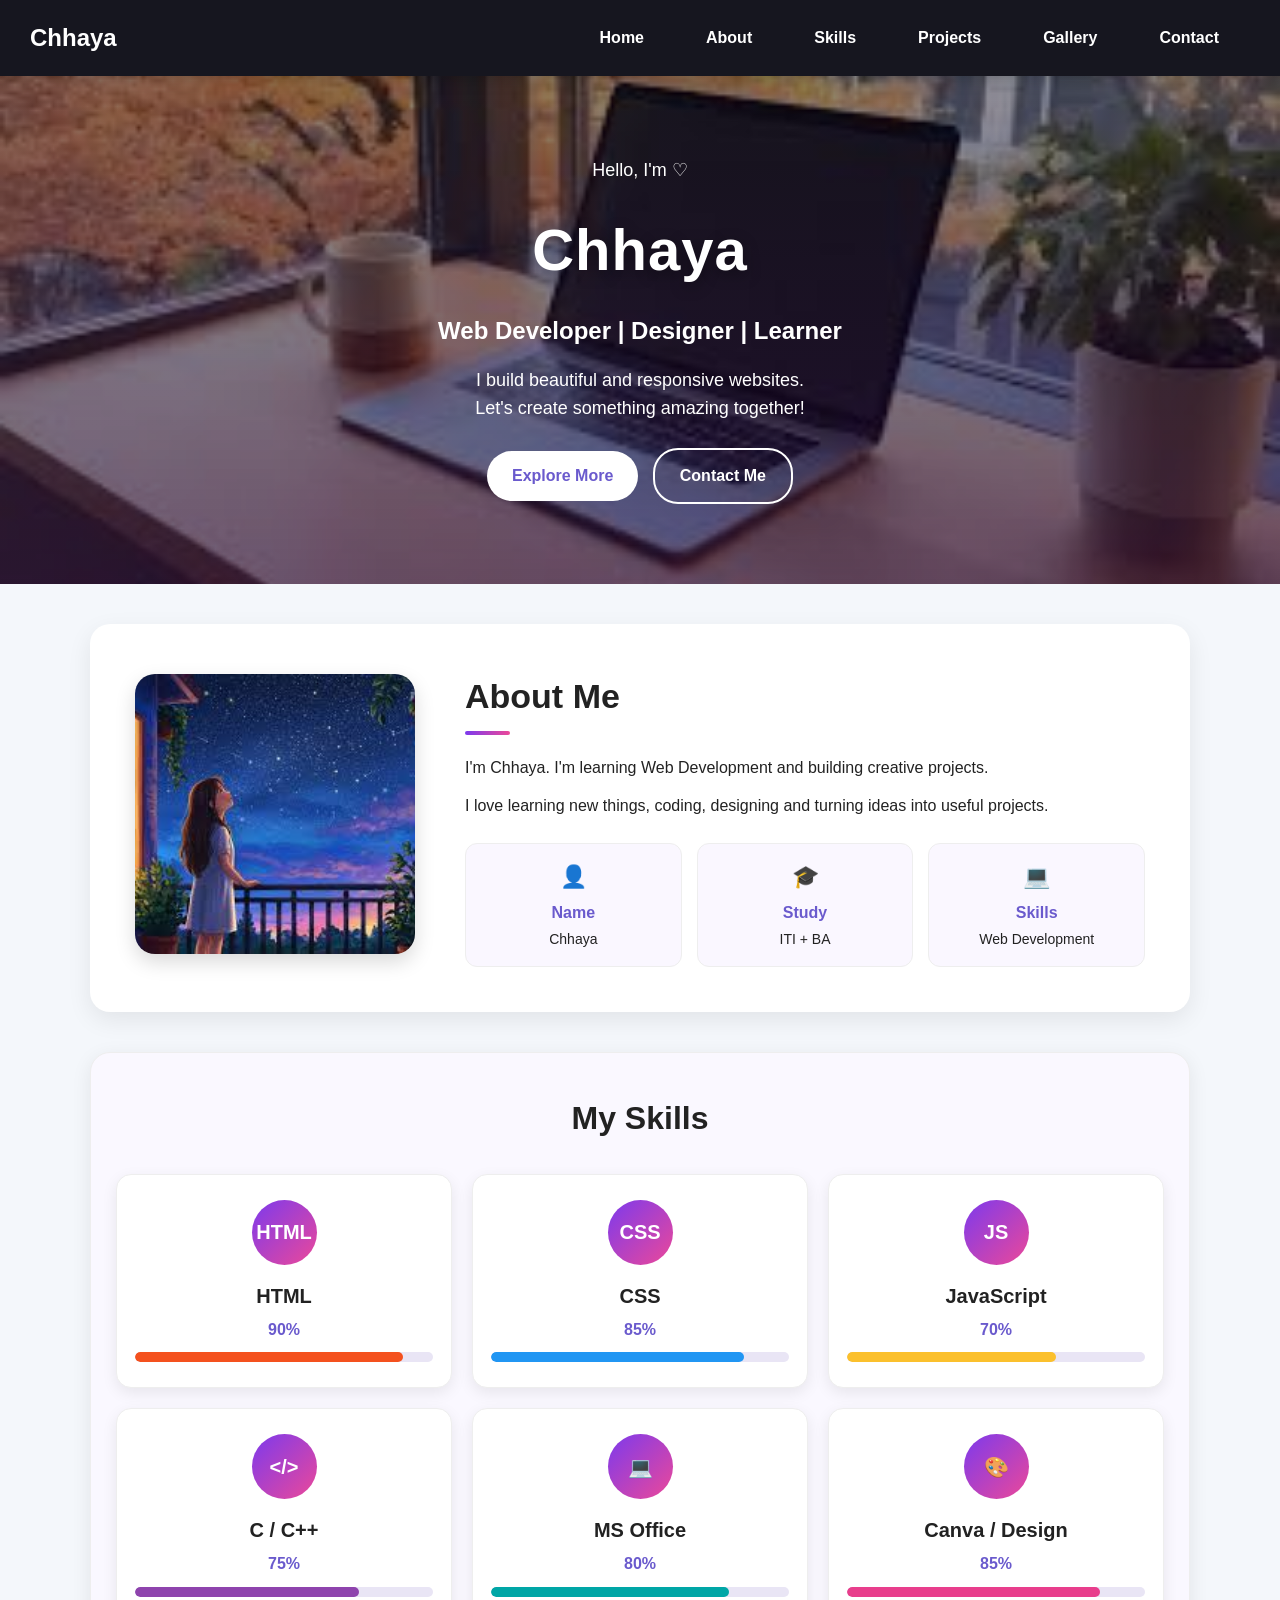
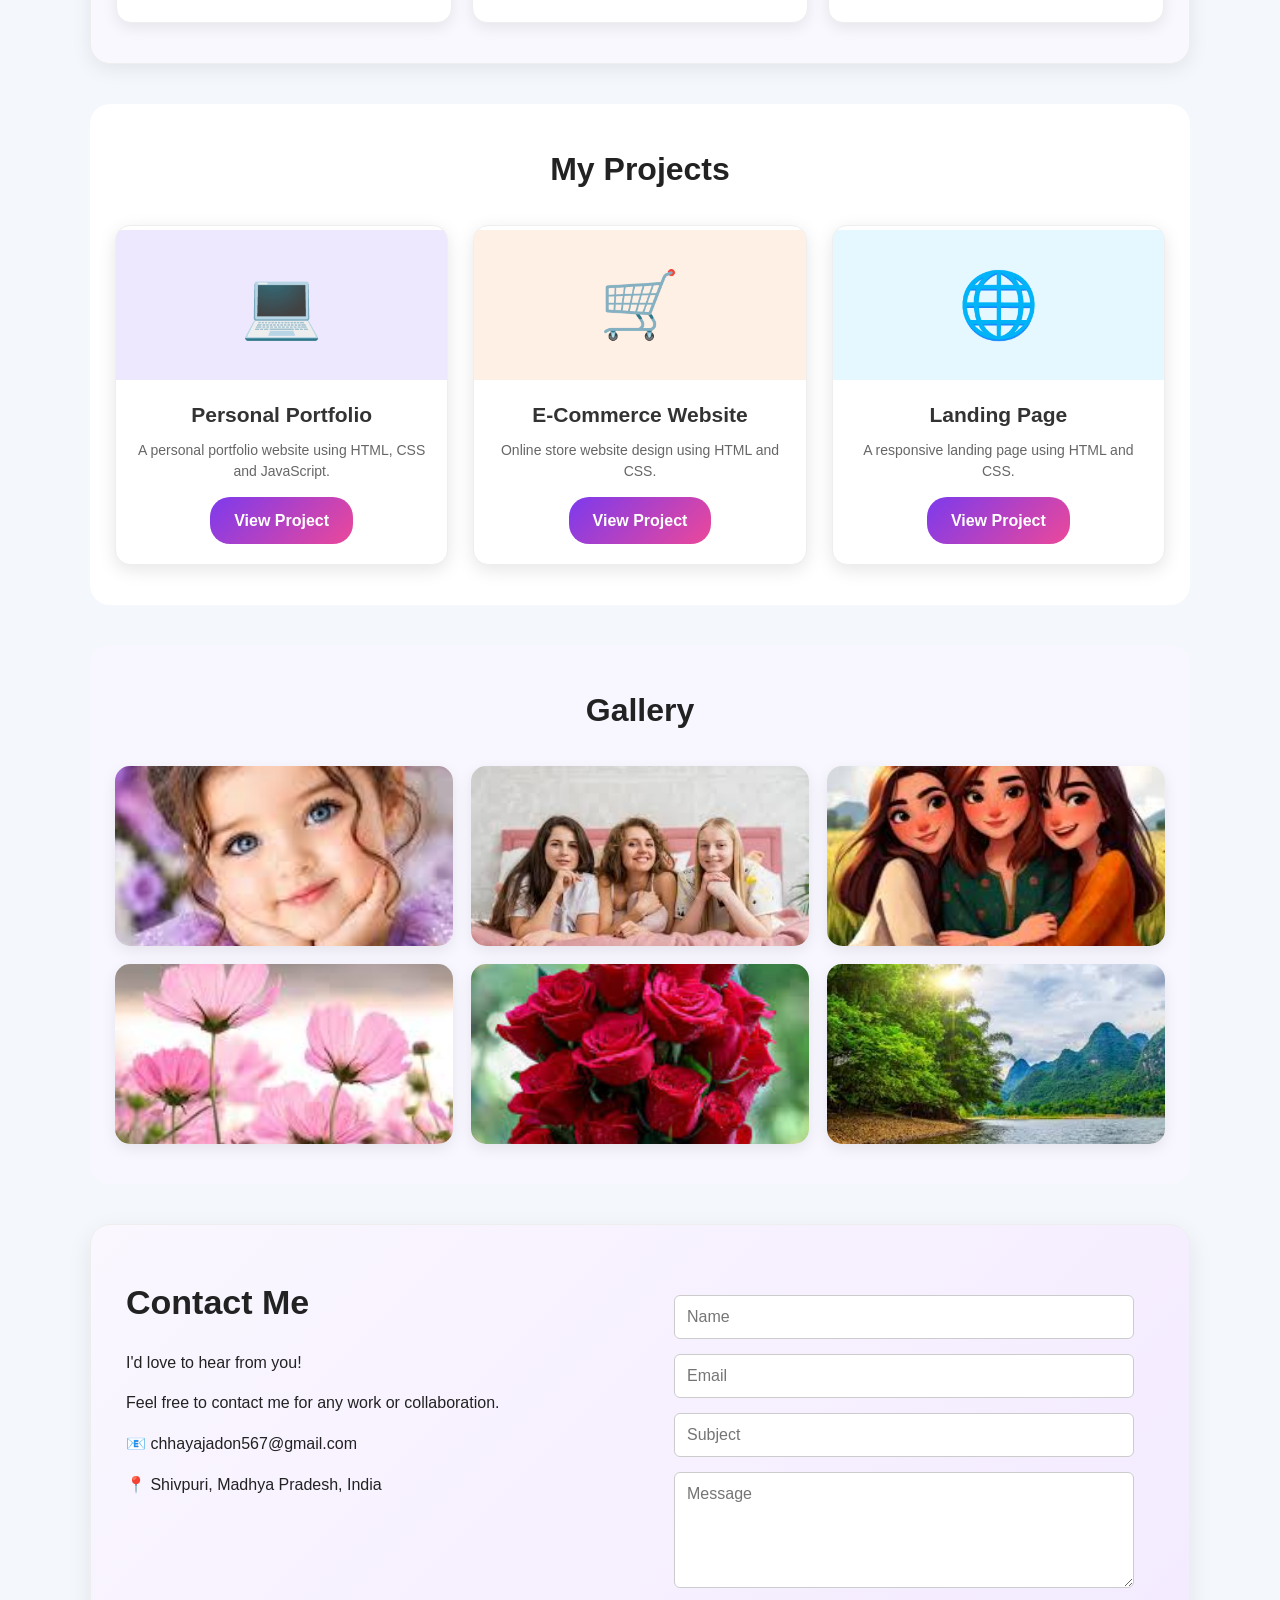
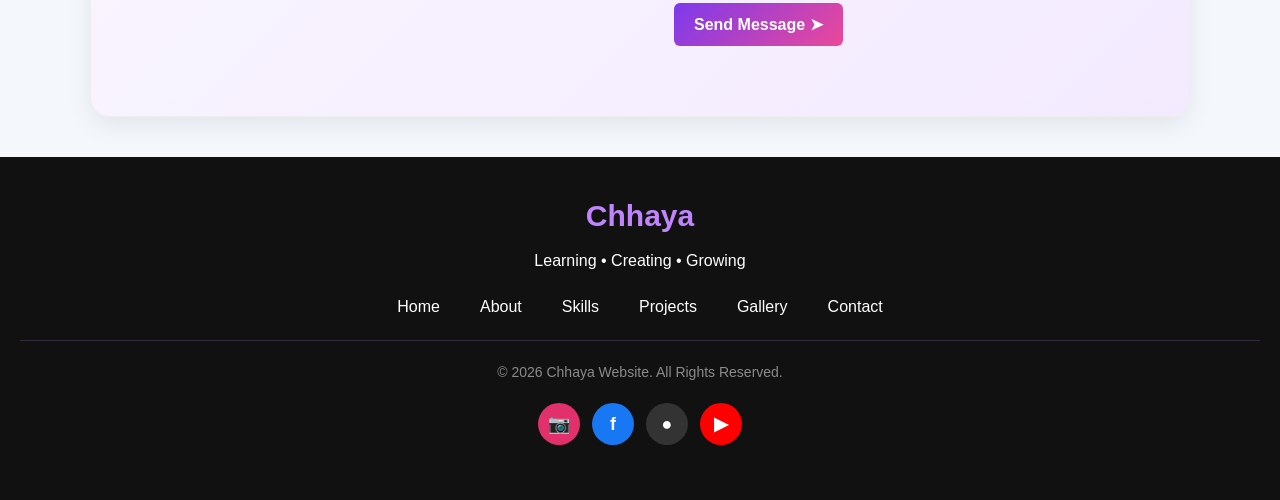
==== commit fb140a3c: "Add files via upload" ====
--- a/index.html
+++ b/index.html
@@ -256,7 +256,7 @@
 
  <form class="contact-form"
       action="https://formsubmit.co/chhayajadon567@gmail.com"
-      method="POST">>
+      method="POST">
   <input type="text" placeholder="Name" required>
   <input type="email" placeholder="Email" required>
   <input type="text" placeholder="Subject" required>
@@ -285,10 +285,13 @@
         © 2026 Chhaya Website. All Rights Reserved.
     </p>
 <div class="social-links">
-    <a href="#" class="instagram">📷</a>
-    <a href="#" class="facebook">f</a>
-    <a href="#" class="github">●</a>
-    <a href="#" class="youtube">▶</a>
+    <a href="https://www.instagram.com/annu_thakur_0710/" class="instagram" target="_blank">📷</a>
+
+    <a href="https://www.facebook.com/share/1PVhFyMrLE/" class="facebook" target="_blank">f</a>
+
+    <a href="https://github.com/chhjad986-droid" class="github" target="_blank">●</a>
+
+    <a href="https://www.youtube.com/@MahiStudioEdits" class="youtube" target="_blank">▶</a>
 </div>
 </footer>
 <script>
--- a/style.css
+++ b/style.css
@@ -1284,7 +1284,7 @@
     }
 
     .nav-links {
-        display: none;
+        display: flex;
         position: absolute;
         top: 70px;
         left: 0;
@@ -1292,10 +1292,17 @@
         background: #222;
         flex-direction: column;
         padding: 15px 0;
+
+        opacity: 0;
+        visibility: hidden;
+        transform: translateY(-15px);
+        transition: 0.3s ease;
     }
 
     .nav-links.show {
-        display: flex;
+        opacity: 1;
+        visibility: visible;
+        transform: translateY(0);
     }
 
     .nav-links a {
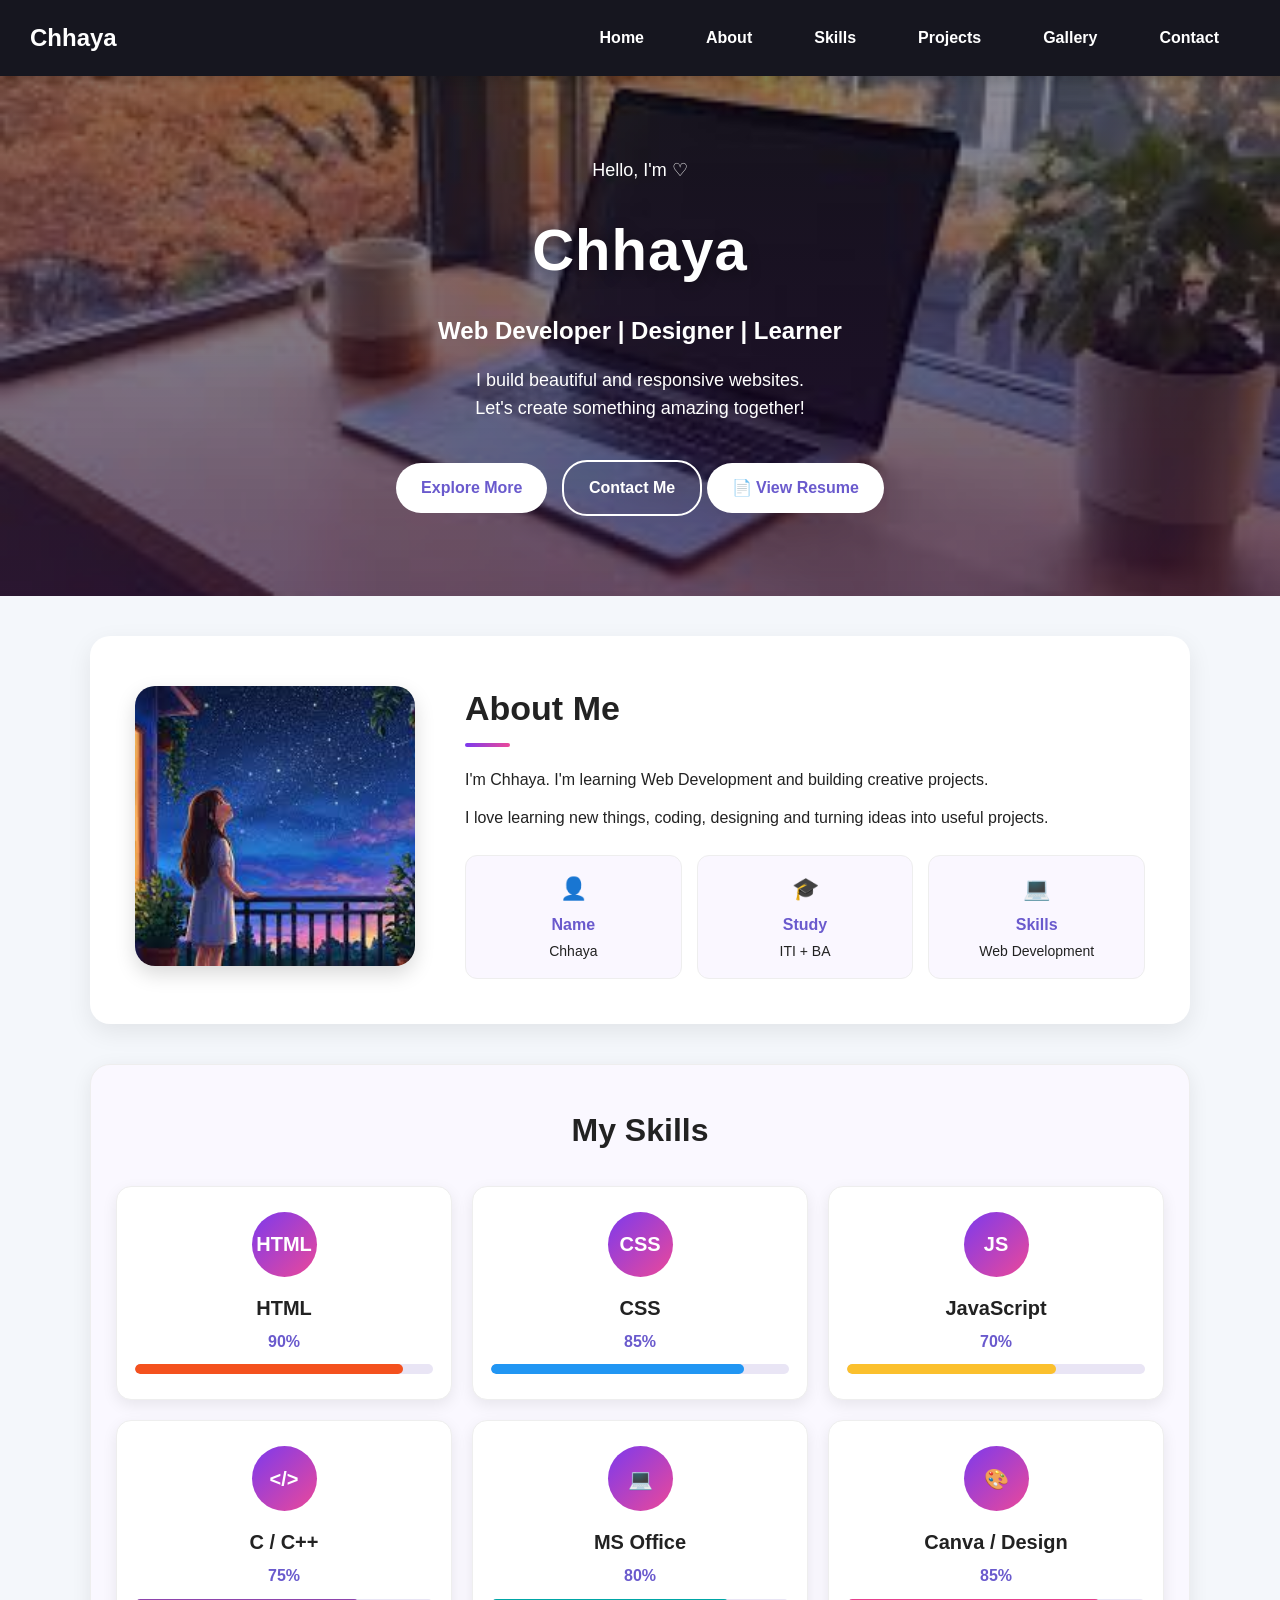
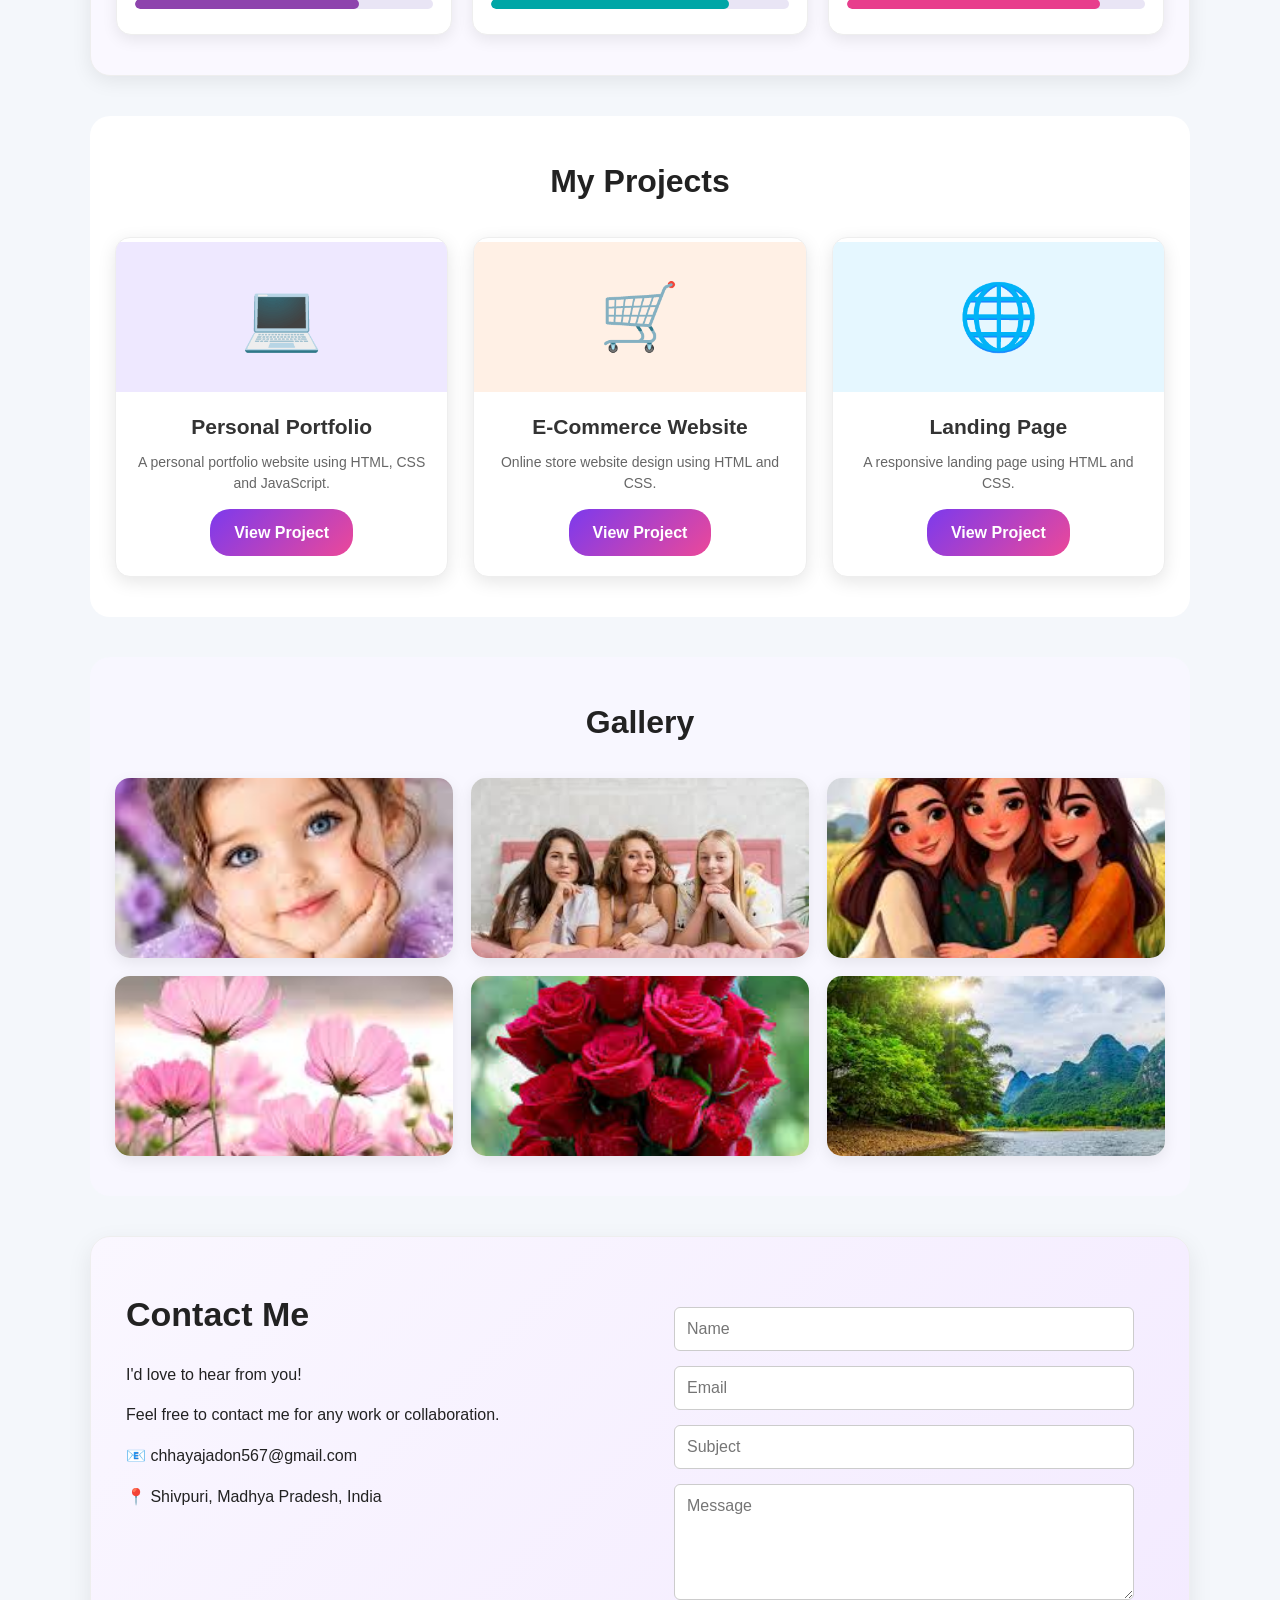
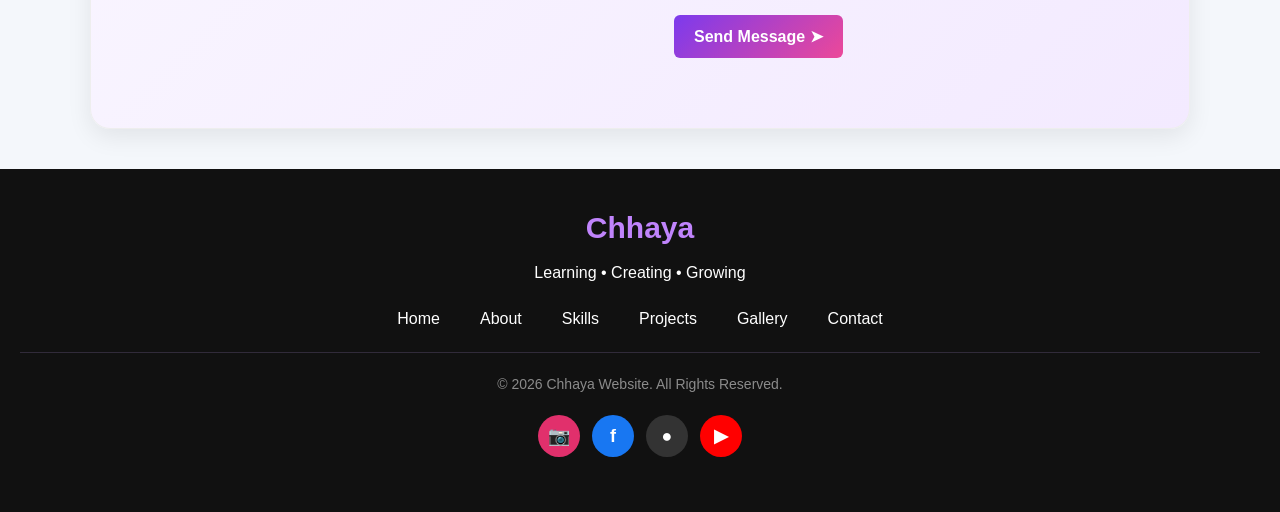
==== commit a1e0a408: "Add files via upload" ====
--- a/index.html
+++ b/index.html
@@ -40,12 +40,11 @@
             <br>
             Let's create something amazing together!
         </p>
-
-        <div class="home-buttons">
+<div class="home-buttons">
     <a href="#About" class="home-btn">Explore More</a>
     <a href="#Contact" class="contact-btn">Contact Me</a>
+    <a href="resume.pdf" class="resume-btn" target="_blank">📄 View Resume</a>
 </div>
-
  </div>
 </section>
 
--- a/style.css
+++ b/style.css
@@ -1310,4 +1310,20 @@
         width: 100%;
         text-align: center;
     }
+}
+.resume-btn {
+    display: inline-block;
+    margin-top: 15px;
+    padding: 12px 25px;
+    border-radius: 25px;
+    background: white;
+    color: #6a5acd;
+    text-decoration: none;
+    font-weight: bold;
+    transition: 0.3s;
+}
+
+.resume-btn:hover {
+    transform: translateY(-3px);
+    box-shadow: 0 5px 15px rgba(0,0,0,0.2);
 }
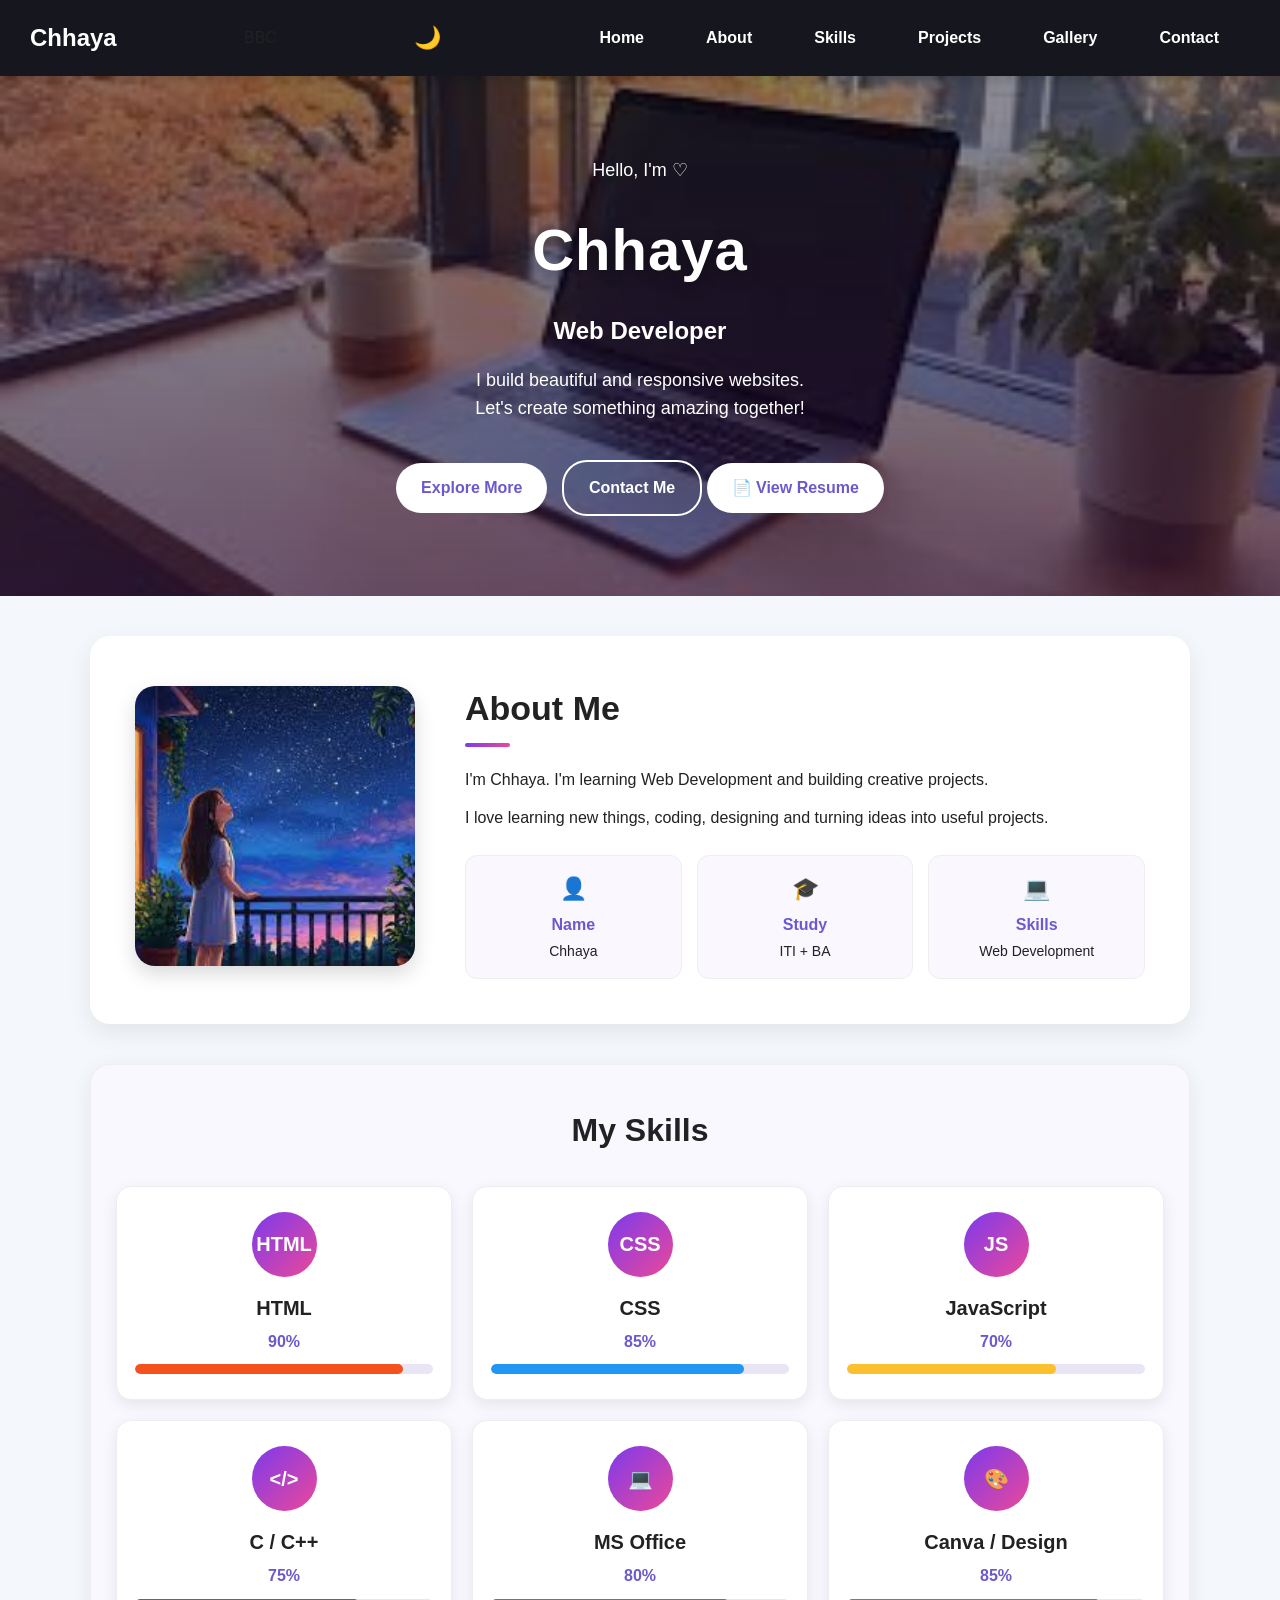
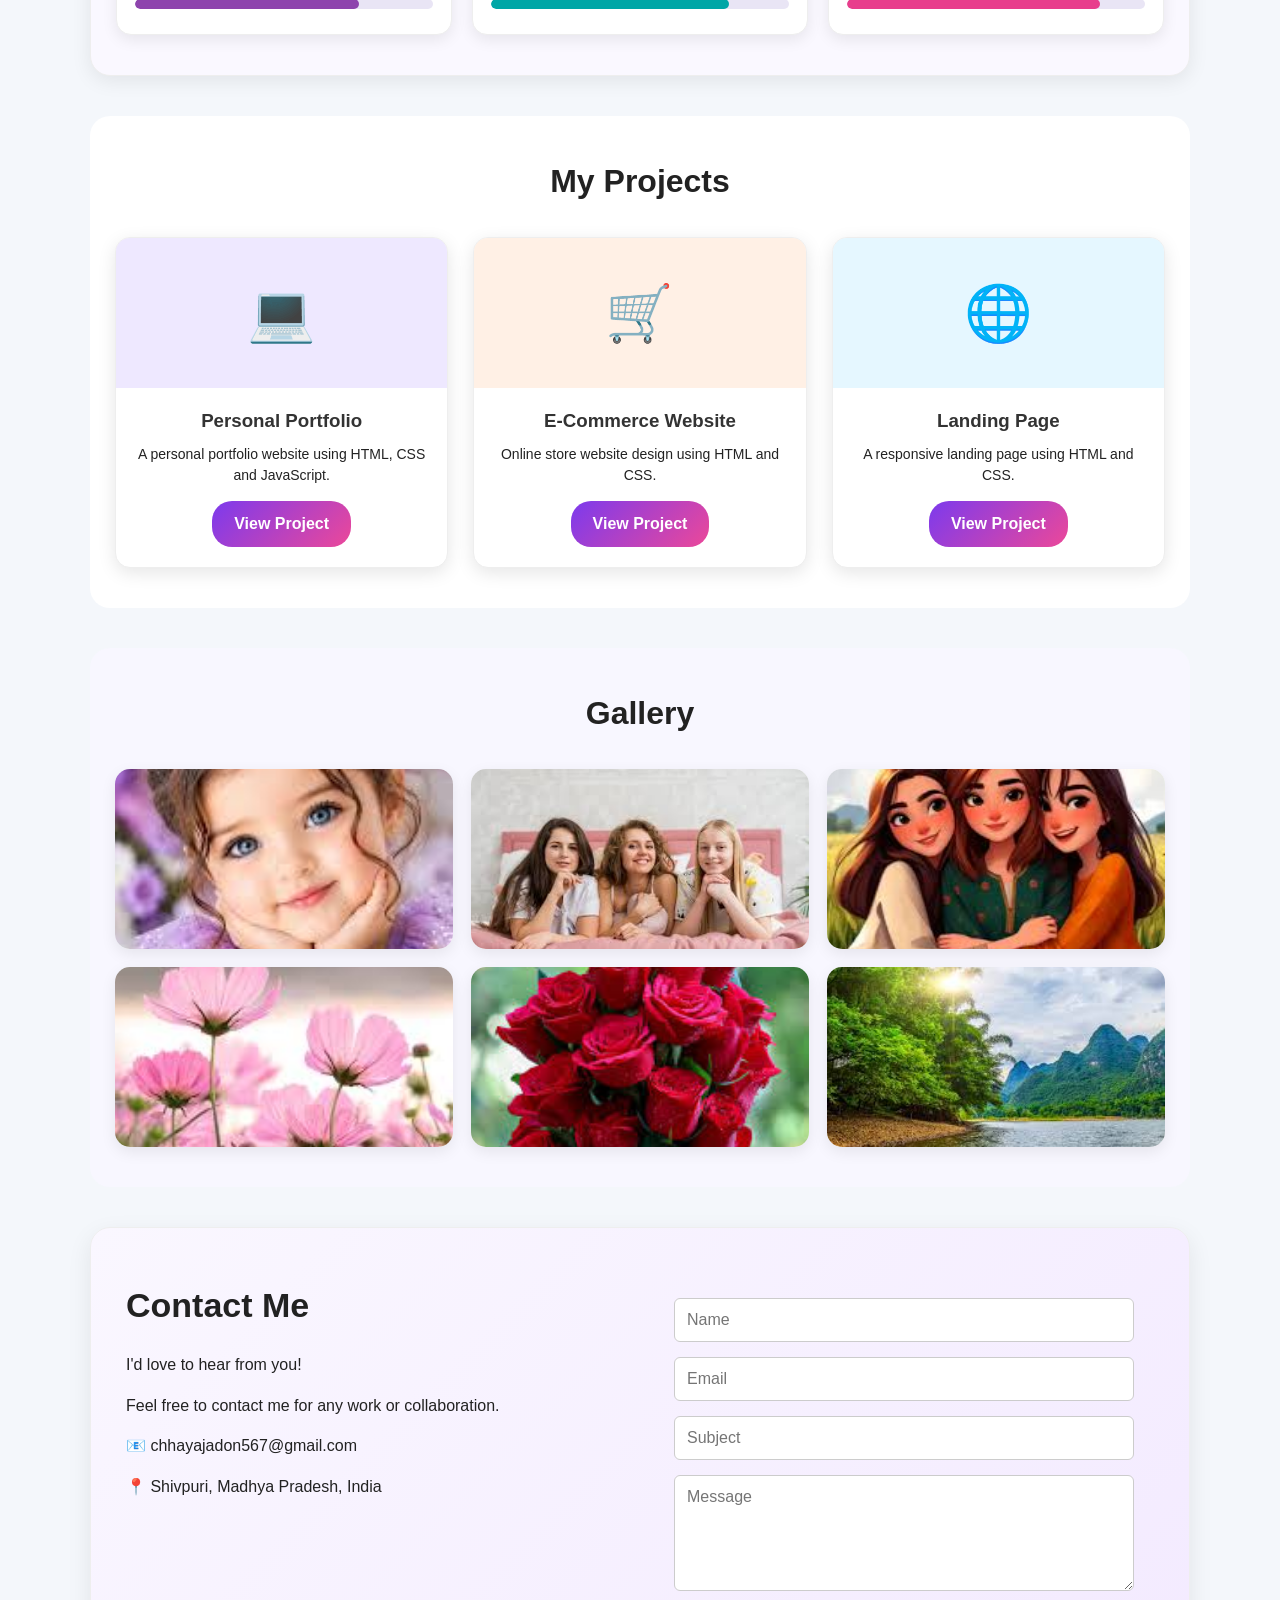
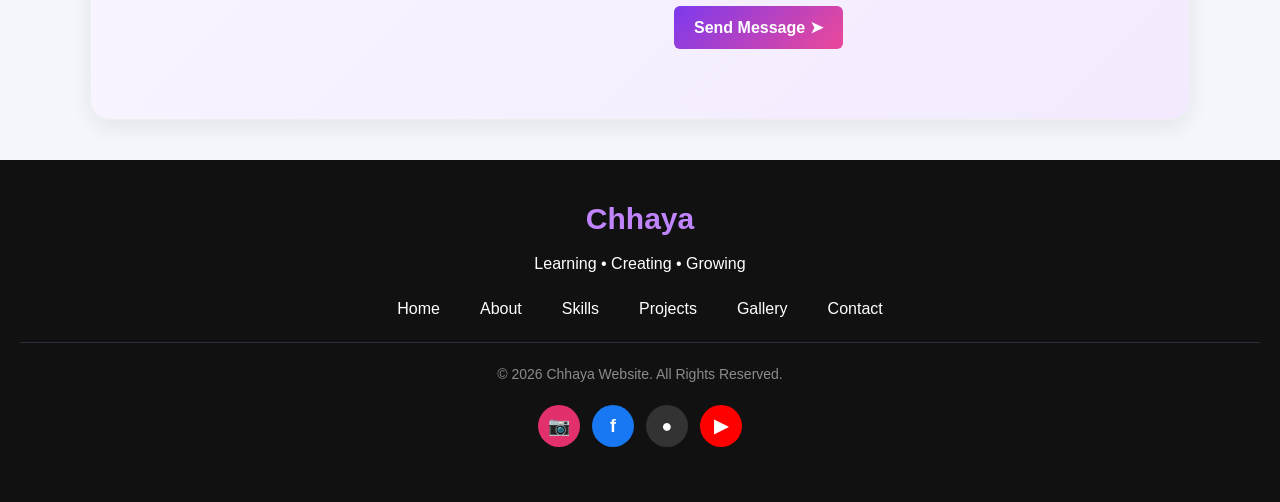
==== commit 574723ad: "Add files via upload" ====
--- a/index.html
+++ b/index.html
@@ -14,7 +14,7 @@
     <div class="logo">Chhaya</div>
 
     <button class="menu-btn" onclick="toggleMenu()">☰</button>
-
+     BBC<button id="theme-toggle" class="theme-toggle">🌙</button>
     <div class="nav-links" id="navLinks">
         <a href="#Home">Home</a>
         <a href="#About">About</a>
@@ -32,9 +32,7 @@
         <p class="intro">Hello, I'm ♡</p>
 
         <h1>Chhaya</h1>
-
-        <h2>Web Developer | Designer | Learner</h2>
-
+          <h2><span id="typing-text"></span></h2>
         <p>
             I build beautiful and responsive websites.
             <br>
@@ -334,5 +332,85 @@
     document.getElementById("navLinks").classList.toggle("show");
 }
 </script>
+<button id="topBtn" title="Go to top">↑</button>
+
+<script>
+const topBtn = document.getElementById("topBtn");
+
+window.addEventListener("scroll", function () {
+    if (window.scrollY > 300) {
+        topBtn.style.display = "block";
+    } else {
+        topBtn.style.display = "none";
+    }
+});
+
+topBtn.addEventListener("click", function () {
+    window.scrollTo({
+        top: 0,
+        behavior: "smooth"
+    });
+});
+</script>
+<script>
+const text = [
+    "Web Developer",
+    "Designer",
+    "Learner"
+];
+
+let textIndex = 0;
+let charIndex = 0;
+let deleting = false;
+
+function typingEffect() {
+    const typingText = document.getElementById("typing-text");
+    const currentText = text[textIndex];
+
+    if (!deleting) {
+        typingText.textContent = currentText.substring(0, charIndex + 1);
+        charIndex++;
+
+        if (charIndex === currentText.length) {
+            deleting = true;
+            setTimeout(typingEffect, 1200);
+            return;
+        }
+    } else {
+        typingText.textContent = currentText.substring(0, charIndex - 1);
+        charIndex--;
+
+        if (charIndex === 0) {
+            deleting = false;
+            textIndex = (textIndex + 1) % text.length;
+        }
+    }
+
+    setTimeout(typingEffect, deleting ? 70 : 120);
+}
+
+typingEffect();
+</script>
+<script>
+const skillBars = document.querySelectorAll(".progress-bar");
+
+const skillObserver = new IntersectionObserver(function(entries) {
+    entries.forEach(function(entry) {
+        if (entry.isIntersecting) {
+            const bar = entry.target;
+            bar.style.width = getComputedStyle(bar)
+                .getPropertyValue("--skill-width");
+
+            skillObserver.unobserve(bar);
+        }
+    });
+}, {
+    threshold: 0.3
+});
+
+skillBars.forEach(function(bar) {
+    skillObserver.observe(bar);
+});
+</script>
 </body>
 </html>
--- a/style.css
+++ b/style.css
@@ -1070,38 +1070,41 @@
 }
 /* Extra Professional Project Cards */
 
-.project-card {
-    position: relative;
-    transition: 0.4s ease;
-}
-
-.project-card::before {
-    content: "";
-    display: block;
-    height: 4px;
+.progress-bar {
+    height: 100%;
+    border-radius: 10px;
     width: 0;
-    background: linear-gradient(90deg, #7c3aed, #ec4899);
-    transition: 0.4s ease;
-}
-
-.project-card:hover::before {
-    width: 100%;
-}
-
-.project-card h3 {
-    font-size: 21px;
-}
-
-.project-card p {
-    color: #666;
-}
-
-.project-image {
-    font-size: 65px;
-}
-
-.project-btn {
-    padding: 11px 24px;
+    transition: width 1.5s ease;
+}
+
+.progress-bar.html {
+    --skill-width: 90%;
+    background: #f4511e;
+}
+
+.progress-bar.css {
+    --skill-width: 85%;
+    background: #2196f3;
+}
+
+.progress-bar.js {
+    --skill-width: 70%;
+    background: #fbc02d;
+}
+
+.progress-bar.cpp {
+    --skill-width: 75%;
+    background: #8e44ad;
+}
+
+.progress-bar.office {
+    --skill-width: 80%;
+    background: #00a6a6;
+}
+
+.progress-bar.canva {
+    --skill-width: 85%;
+    background: #e83e8c;
 }
 /* Gallery Image Viewer */
 
@@ -1326,4 +1329,177 @@
 .resume-btn:hover {
     transform: translateY(-3px);
     box-shadow: 0 5px 15px rgba(0,0,0,0.2);
+}
+#topBtn {
+    display: none;
+    position: fixed;
+    right: 20px;
+    bottom: 20px;
+    width: 45px;
+    height: 45px;
+    border: none;
+    border-radius: 50%;
+    background: #6a5acd;
+    color: white;
+    font-size: 22px;
+    cursor: pointer;
+    z-index: 999;
+}
+
+#topBtn:hover {
+    transform: translateY(-3px);
+}
+/* Interactive Project Cards */
+
+.project-card {
+    transition: transform 0.3s ease, box-shadow 0.3s ease;
+    cursor: pointer;
+}
+
+.project-card:hover {
+    transform: translateY(-8px) scale(1.02);
+    box-shadow: 0 12px 25px rgba(0, 0, 0, 0.15);
+}
+
+.project-btn {
+    transition: 0.3s ease;
+}
+
+.project-btn:hover {
+    transform: scale(1.08);
+}
+.theme-toggle {
+    background: transparent;
+    border: none;
+    color: white;
+    font-size: 22px;
+    cursor: pointer;
+    margin-left: 10px;
+}
+
+body.dark-mode {
+    background: #121212;
+    color: #f5f5f5;
+}
+
+body.dark-mode .About,
+body.dark-mode .Skills,
+body.dark-mode .Projects,
+body.dark-mode .card,
+body.dark-mode .Skills-card {
+    background: #1e1e1e;
+    color: #f5f5f5;
+}
+
+body.dark-mode .Gallery {
+    background: #181818;
+}
+
+body.dark-mode .Projects h2,
+body.dark-mode .Skills h2,
+body.dark-mode .contact-info h2 {
+    color: white;
+}
+
+body.dark-mode .project-card {
+    background: #1e1e1e;
+}
+
+body.dark-mode .info-card {
+    background: #292929;
+    border-color: #444;
+}
+@media (max-width: 600px) {
+
+    body {
+        overflow-x: hidden;
+    }
+
+    .Home {
+        min-height: 100vh;
+        padding: 80px 20px 40px;
+        text-align: center;
+    }
+
+    .Home-content h1 {
+        font-size: 42px;
+    }
+
+    .Home-content h2 {
+        font-size: 20px;
+        line-height: 1.4;
+    }
+
+    .Home-content p {
+        font-size: 15px;
+        line-height: 1.6;
+    }
+
+    .home-buttons {
+        gap: 8px;
+        flex-wrap: wrap;
+    }
+
+    .home-buttons a {
+        padding: 10px 14px;
+        font-size: 13px;
+    }
+
+    .About {
+        flex-direction: column;
+        padding: 50px 20px;
+        text-align: center;
+    }
+
+    .about-image img {
+        width: 180px;
+        height: 180px;
+    }
+
+    .about-info {
+        grid-template-columns: 1fr;
+    }
+
+    .Skills,
+    .Projects,
+    .Gallery,
+    .Contact {
+        padding: 50px 20px;
+    }
+
+    .skills-container,
+    .projects-container,
+    .gallery-container {
+        grid-template-columns: 1fr;
+    }
+
+    .skill-card,
+    .project-card {
+        width: 100%;
+    }
+
+    .gallery-card img {
+        width: 100%;
+        height: auto;
+    }
+
+    .Contact {
+        flex-direction: column;
+        gap: 30px;
+    }
+
+    .contact-form {
+        width: 100%;
+    }
+
+    .contact-form input,
+    .contact-form textarea {
+        width: 100%;
+        box-sizing: border-box;
+    }
+
+    .footer-links {
+        flex-wrap: wrap;
+        gap: 12px;
+    }
 }
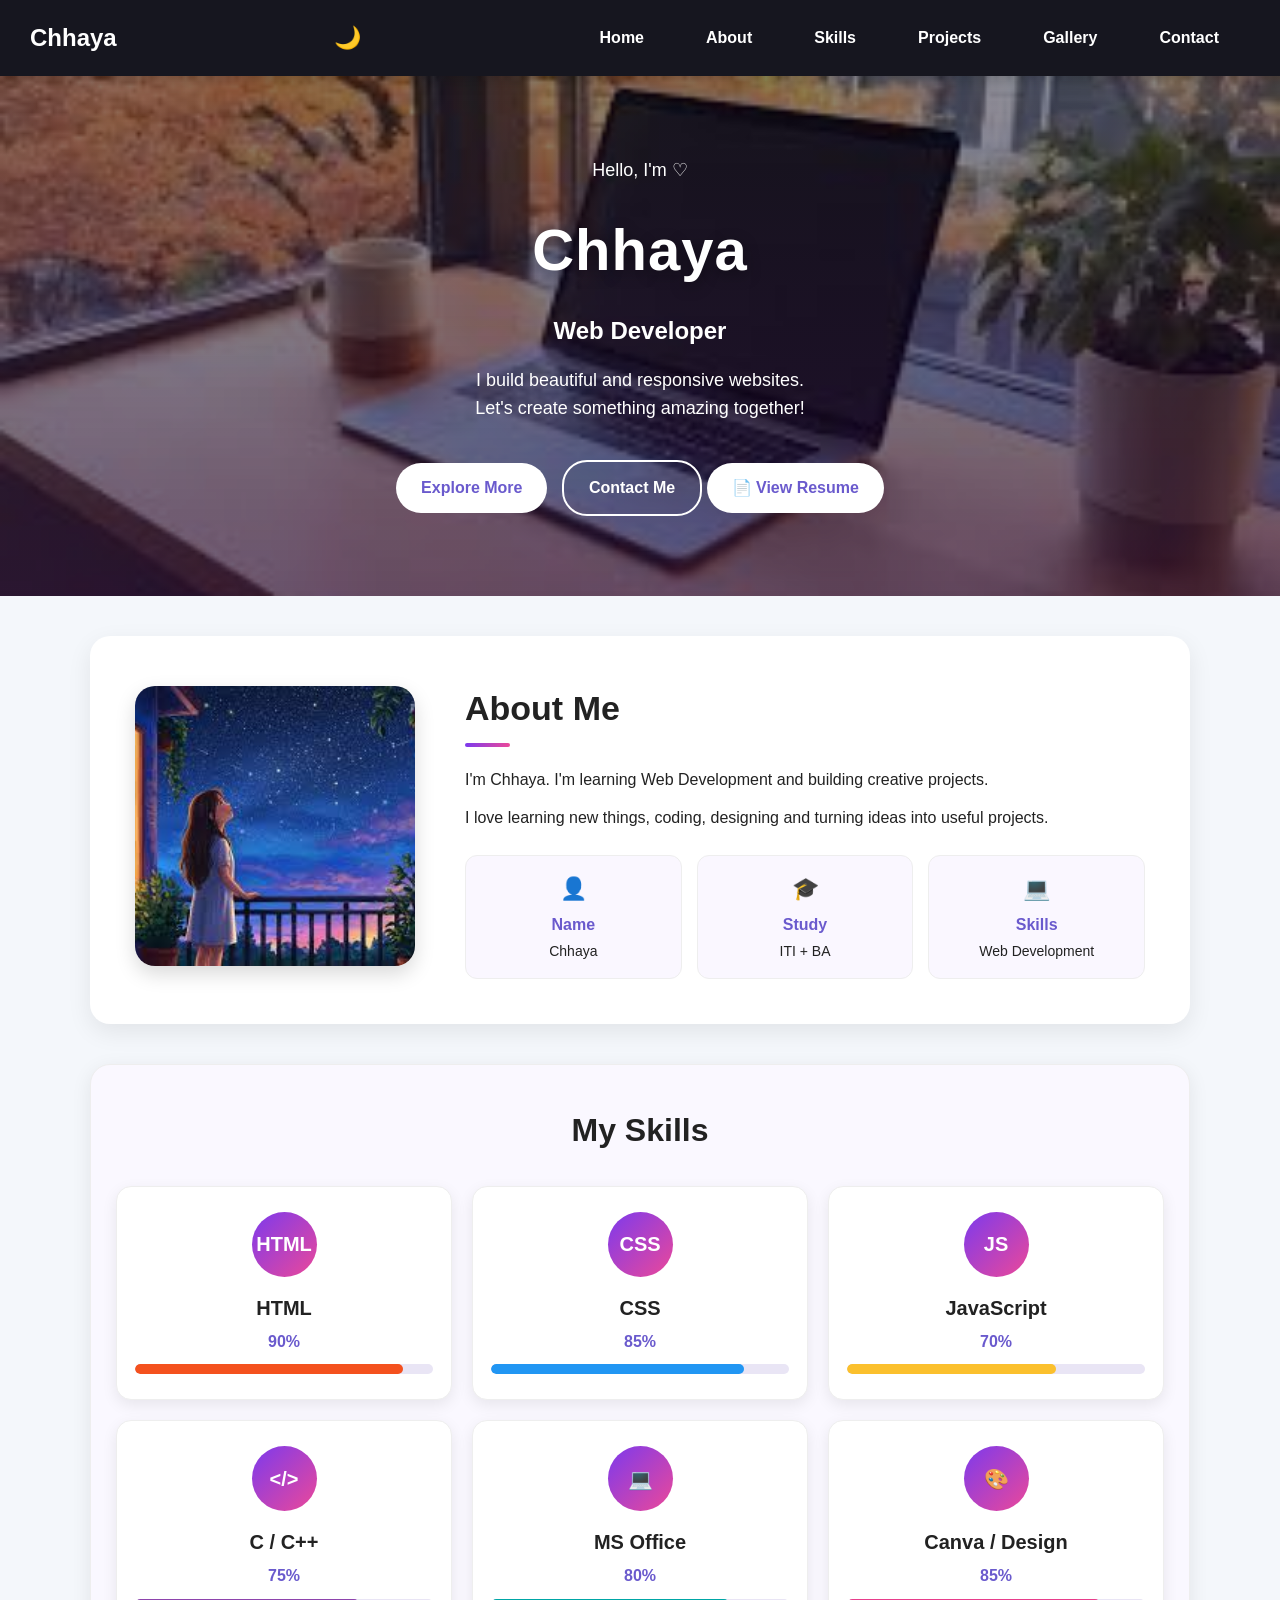
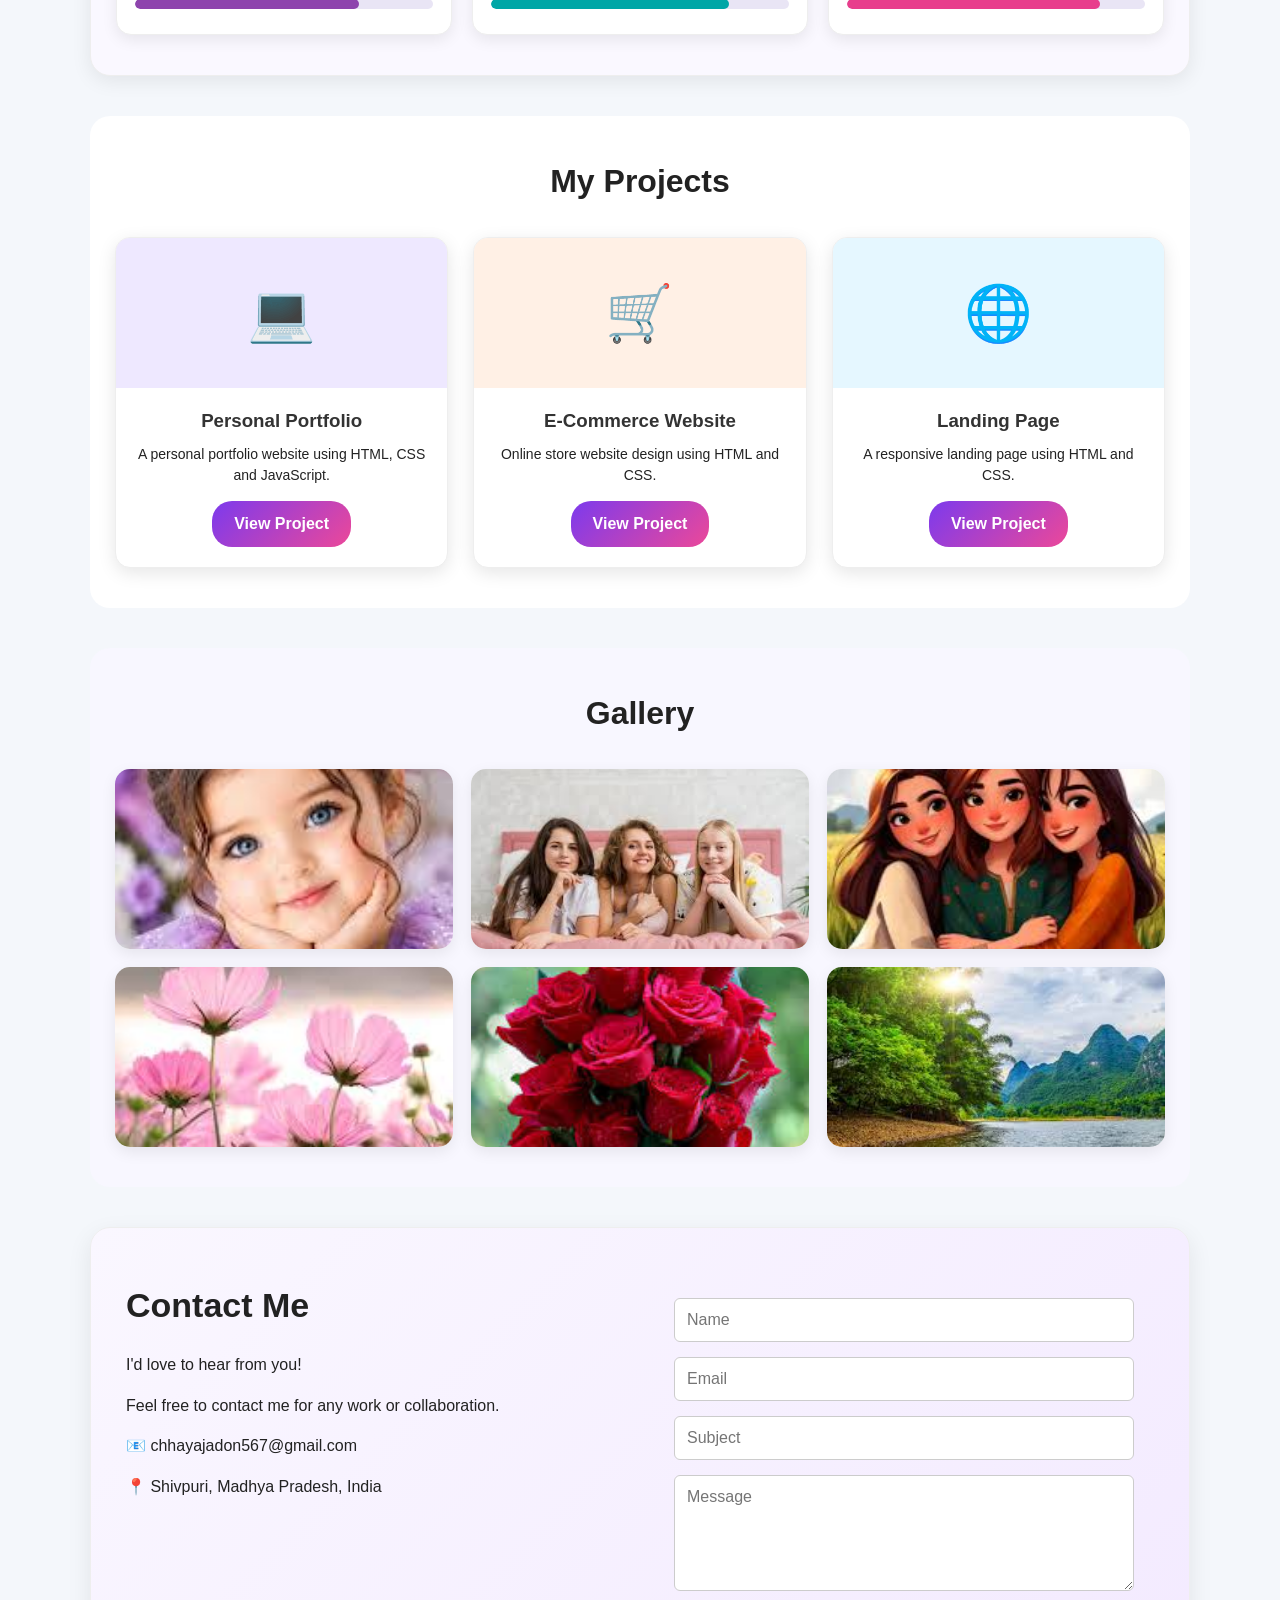
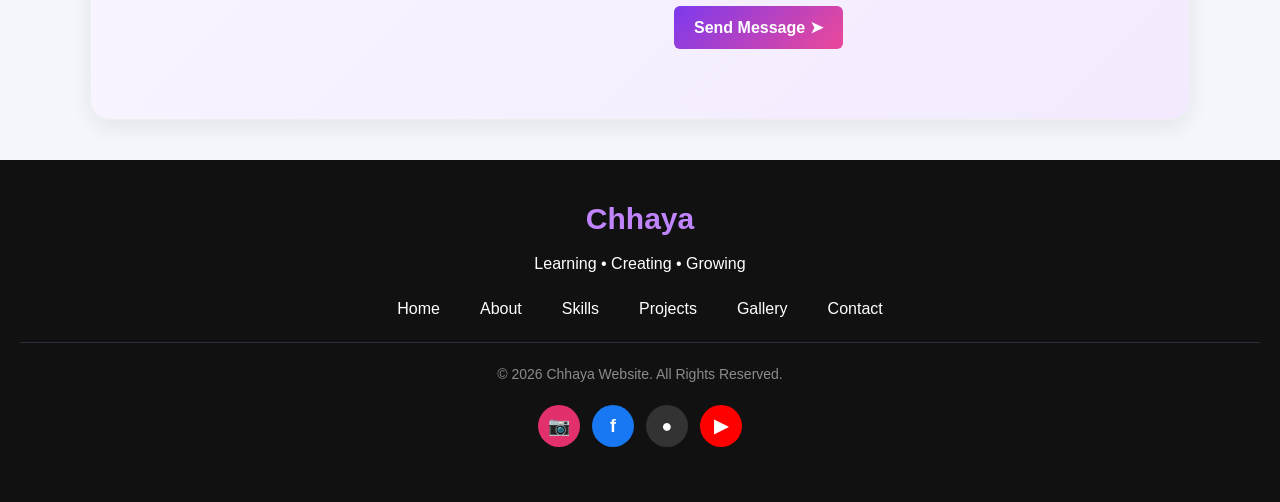
==== commit 283c80ad: "Add files via upload" ====
--- a/index.html
+++ b/index.html
@@ -14,7 +14,7 @@
     <div class="logo">Chhaya</div>
 
     <button class="menu-btn" onclick="toggleMenu()">☰</button>
-     BBC<button id="theme-toggle" class="theme-toggle">🌙</button>
+     <button id="theme-toggle" class="theme-toggle">🌙</button>
     <div class="nav-links" id="navLinks">
         <a href="#Home">Home</a>
         <a href="#About">About</a>
--- a/style.css
+++ b/style.css
@@ -1502,4 +1502,34 @@
         flex-wrap: wrap;
         gap: 12px;
     }
+}
+/* Mobile Navbar Fix */
+@media (max-width: 600px) {
+
+    nav {
+        padding: 12px 15px;
+        justify-content: space-between;
+        position: sticky;
+        top: 0;
+    }
+
+    .logo {
+        font-size: 20px;
+    }
+
+    .menu-btn {
+        display: block;
+        font-size: 24px;
+        margin-left: auto;
+    }
+
+    .theme-toggle {
+        font-size: 20px;
+        margin-left: 8px;
+    }
+
+    .nav-links {
+        top: 100%;
+        z-index: 1000;
+    }
 }
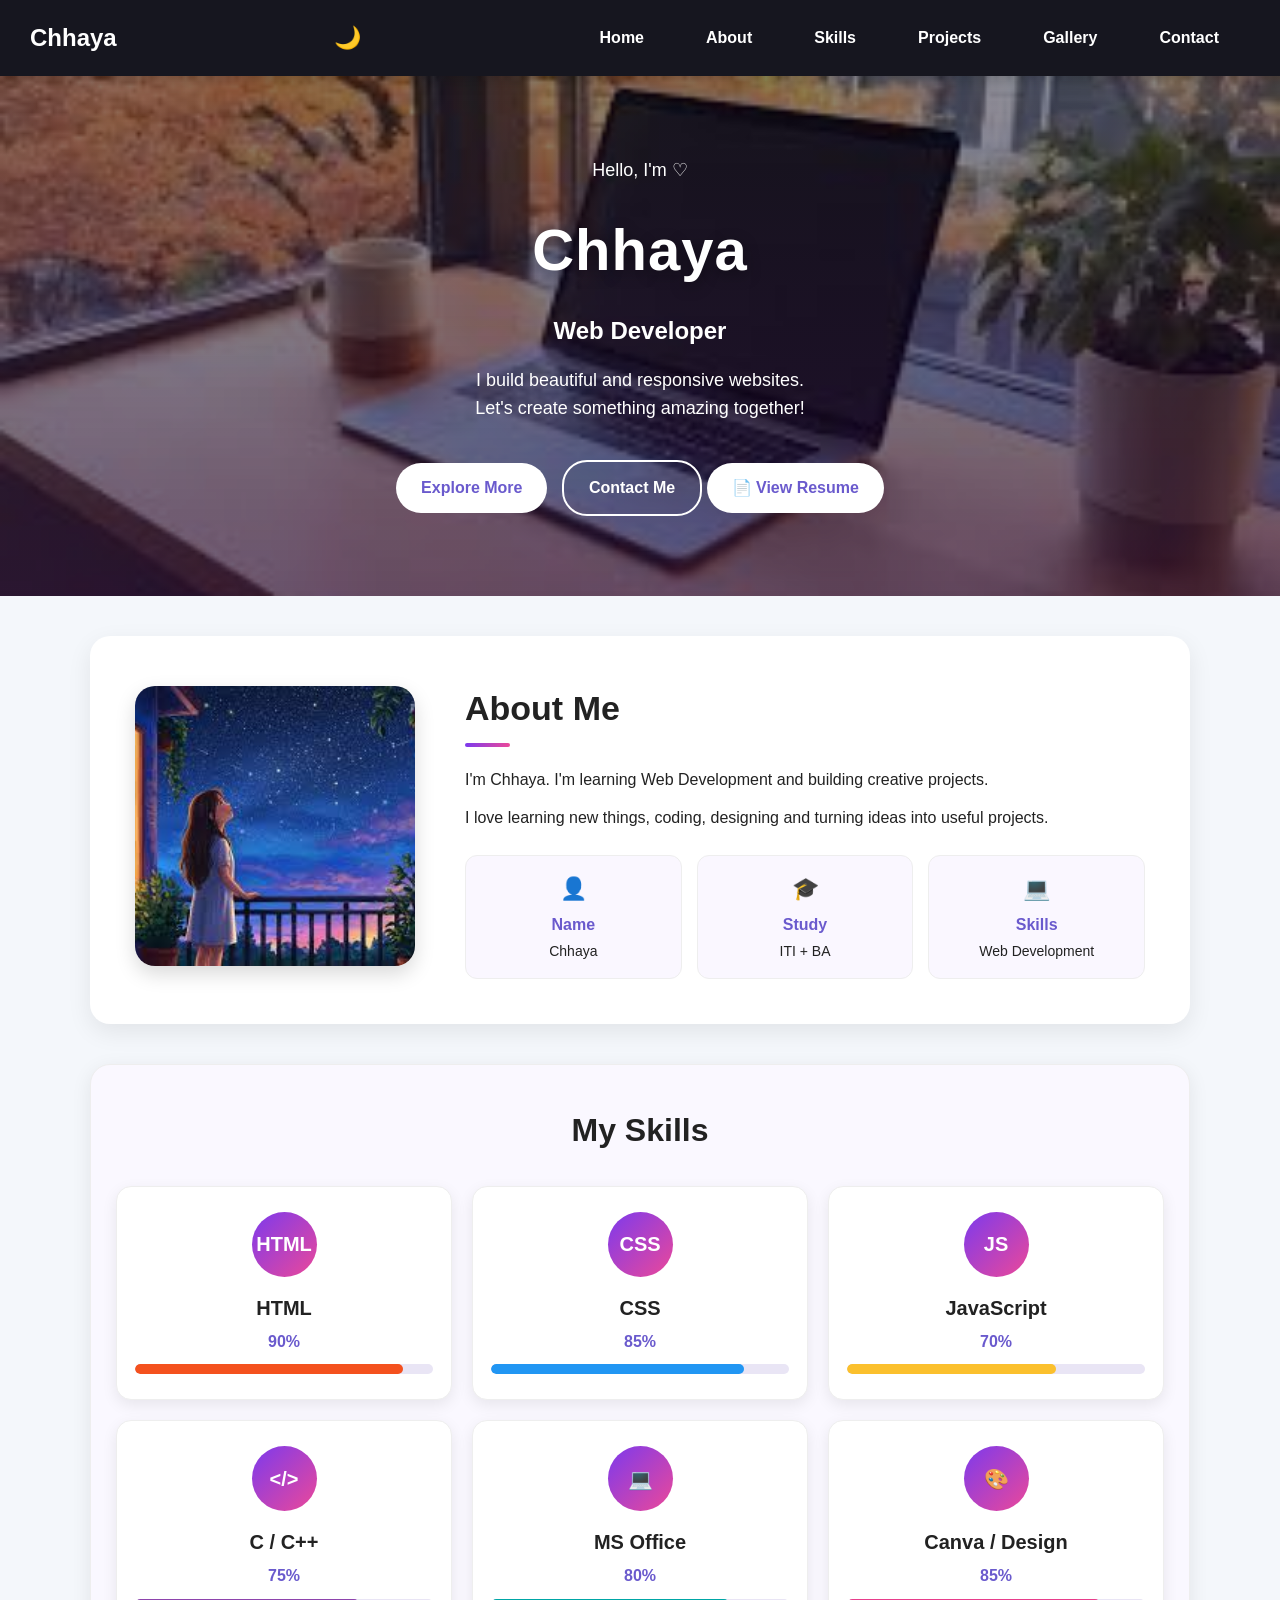
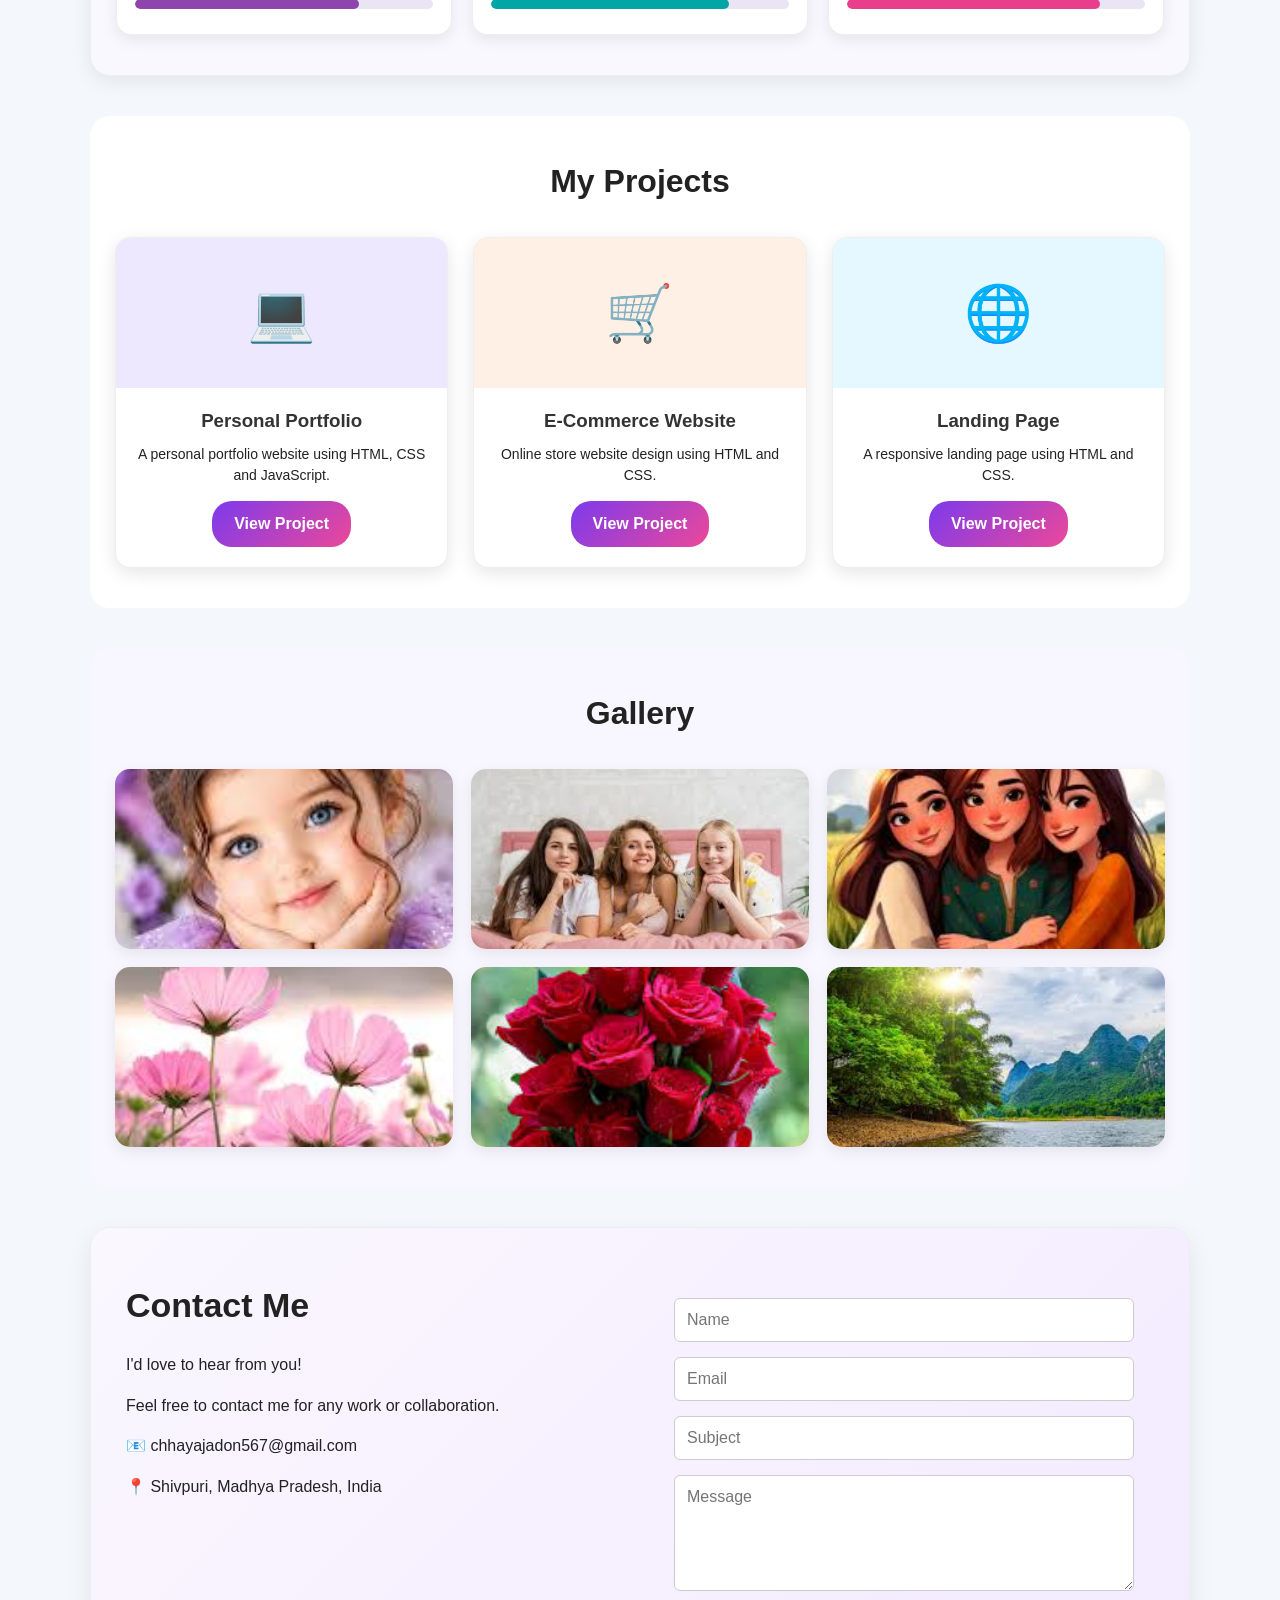
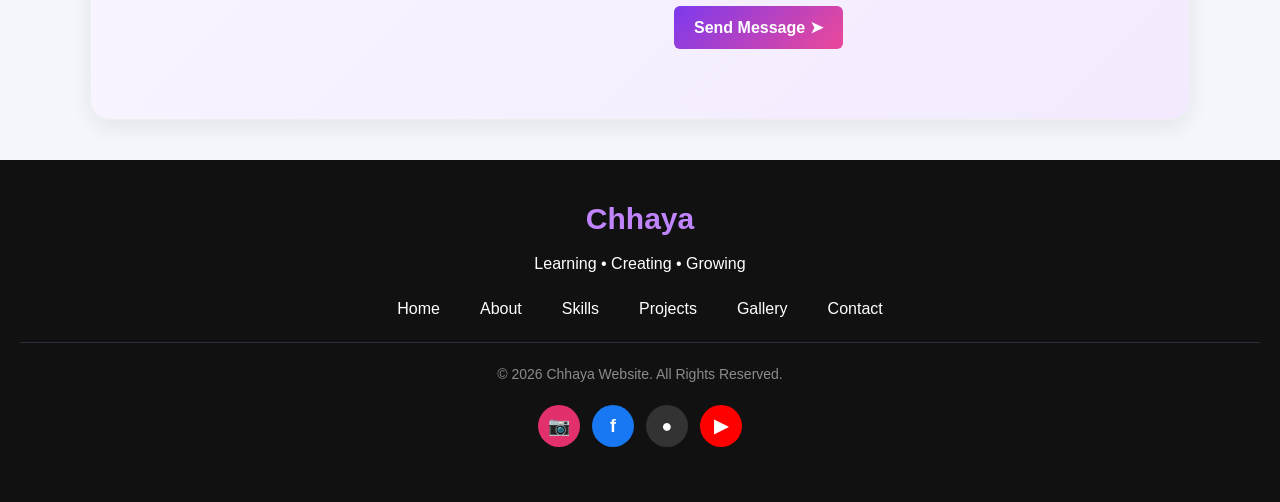
==== commit 6b0a0363: "Add files via upload" ====
--- a/index.html
+++ b/index.html
@@ -47,7 +47,7 @@
 </section>
 
    <!-- About -->
-<section class="About" id="About">
+<section class="About reveal" id="About">
 
     <div class="about-image">
         <img src="myphoto.jpg" alt="Chhaya">
@@ -92,7 +92,7 @@
 </section>
 
    <!-- Skills -->
-<section class="Skills" id="Skills">
+<section class="Skills reveal" id="Skills">
 
     <h2>My Skills</h2>
 
@@ -156,7 +156,7 @@
 
 </section>
 <!-- Projects -->
-<section class="Projects" id="Projects">
+<section class="Projects reveal" id="Projects">
 
     <h2>My Projects</h2>
 
@@ -205,7 +205,7 @@
 
 </section>
 <!-- Gallery -->
-<section class="Gallery" id="Gallery">
+<section class="Gallery reveal" id="Gallery">
 
     <h2>Gallery</h2>
 
@@ -239,7 +239,7 @@
 
 </section>
 <!-- Contact -->
-<section class="Contact" id="Contact">
+<section class="Contact reveal" id="Contact">
 
     <div class="contact-info">
         <h2>Contact Me</h2>
@@ -412,5 +412,23 @@
     skillObserver.observe(bar);
 });
 </script>
+<script>
+const revealElements = document.querySelectorAll(".reveal");
+
+const revealObserver = new IntersectionObserver(function(entries) {
+    entries.forEach(function(entry) {
+        if (entry.isIntersecting) {
+            entry.target.classList.add("show");
+            revealObserver.unobserve(entry.target);
+        }
+    });
+}, {
+    threshold: 0.15
+});
+
+revealElements.forEach(function(element) {
+    revealObserver.observe(element);
+});
+</script>
 </body>
 </html>
--- a/style.css
+++ b/style.css
@@ -1532,4 +1532,16 @@
         top: 100%;
         z-index: 1000;
     }
+}
+/* Scroll Reveal Animation */
+
+.reveal {
+    opacity: 0;
+    transform: translateY(40px);
+    transition: opacity 0.8s ease, transform 0.8s ease;
+}
+
+.reveal.show {
+    opacity: 1;
+    transform: translateY(0);
 }
